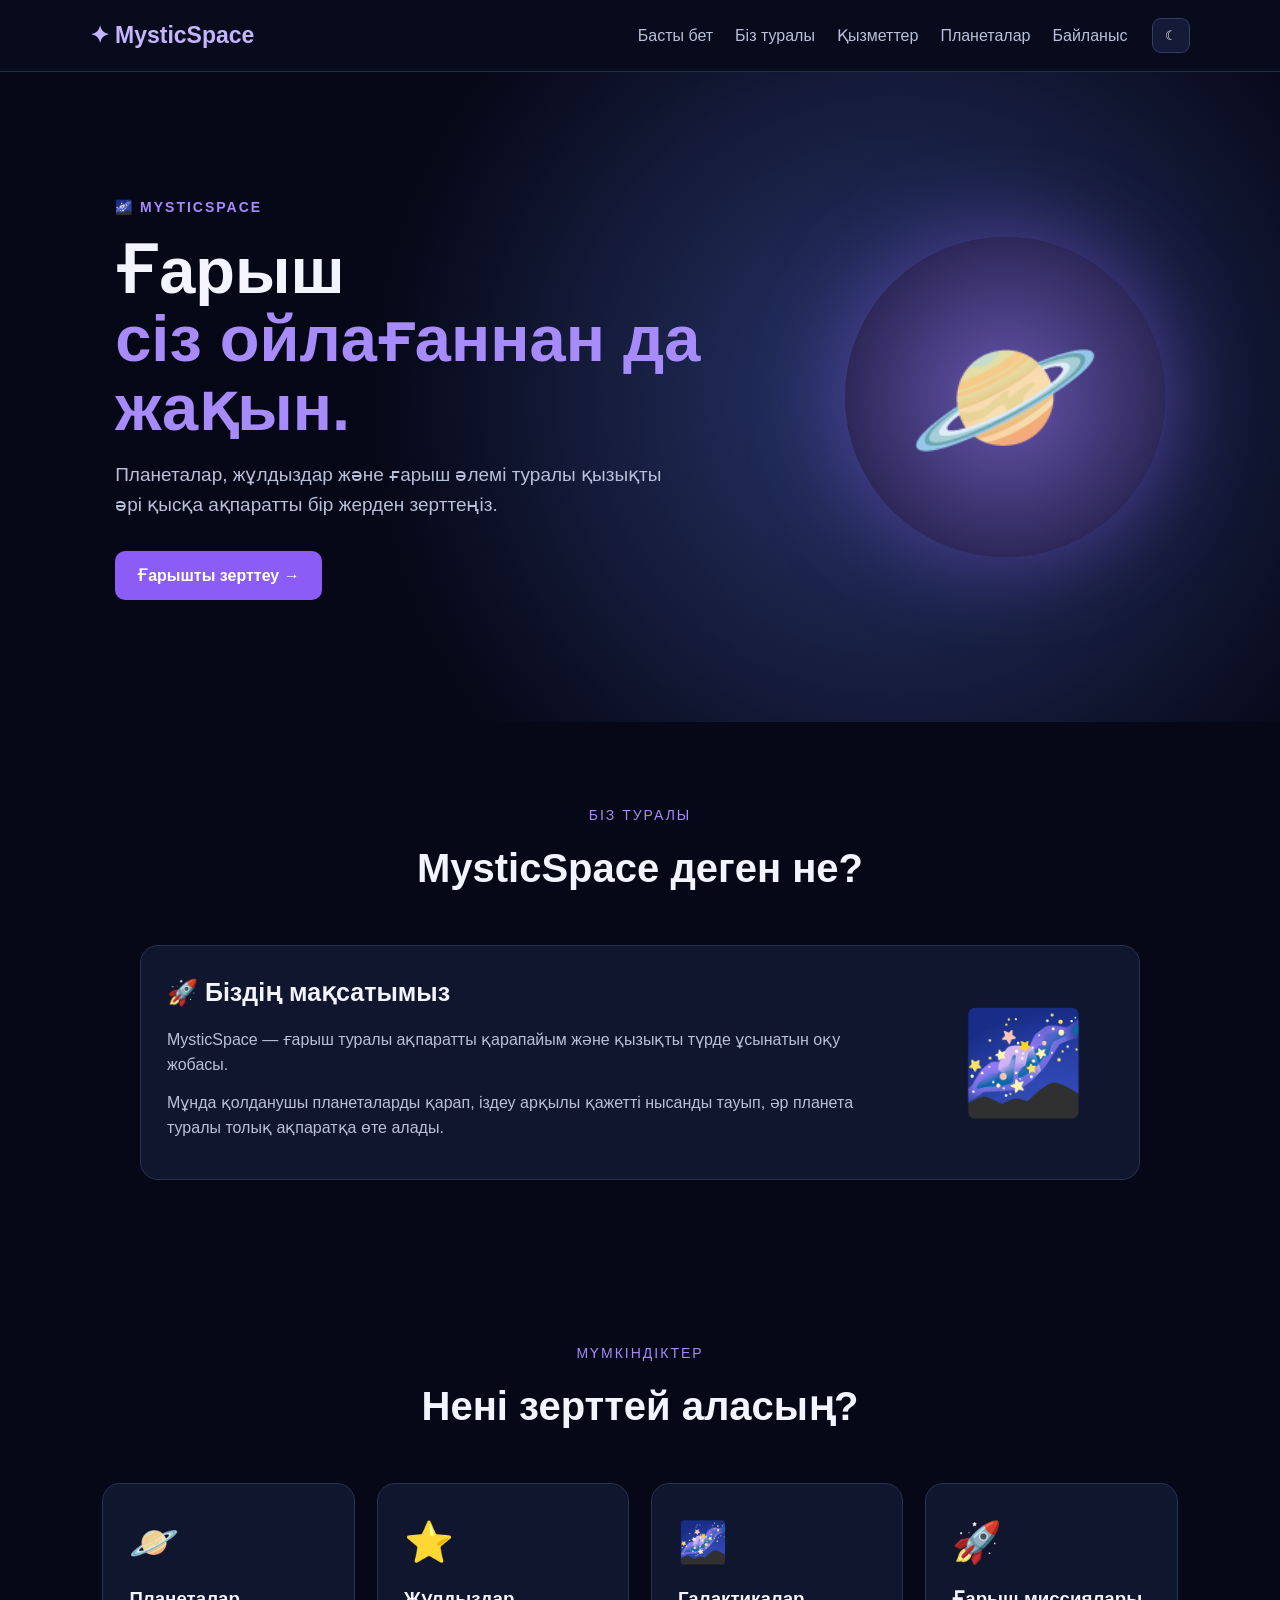
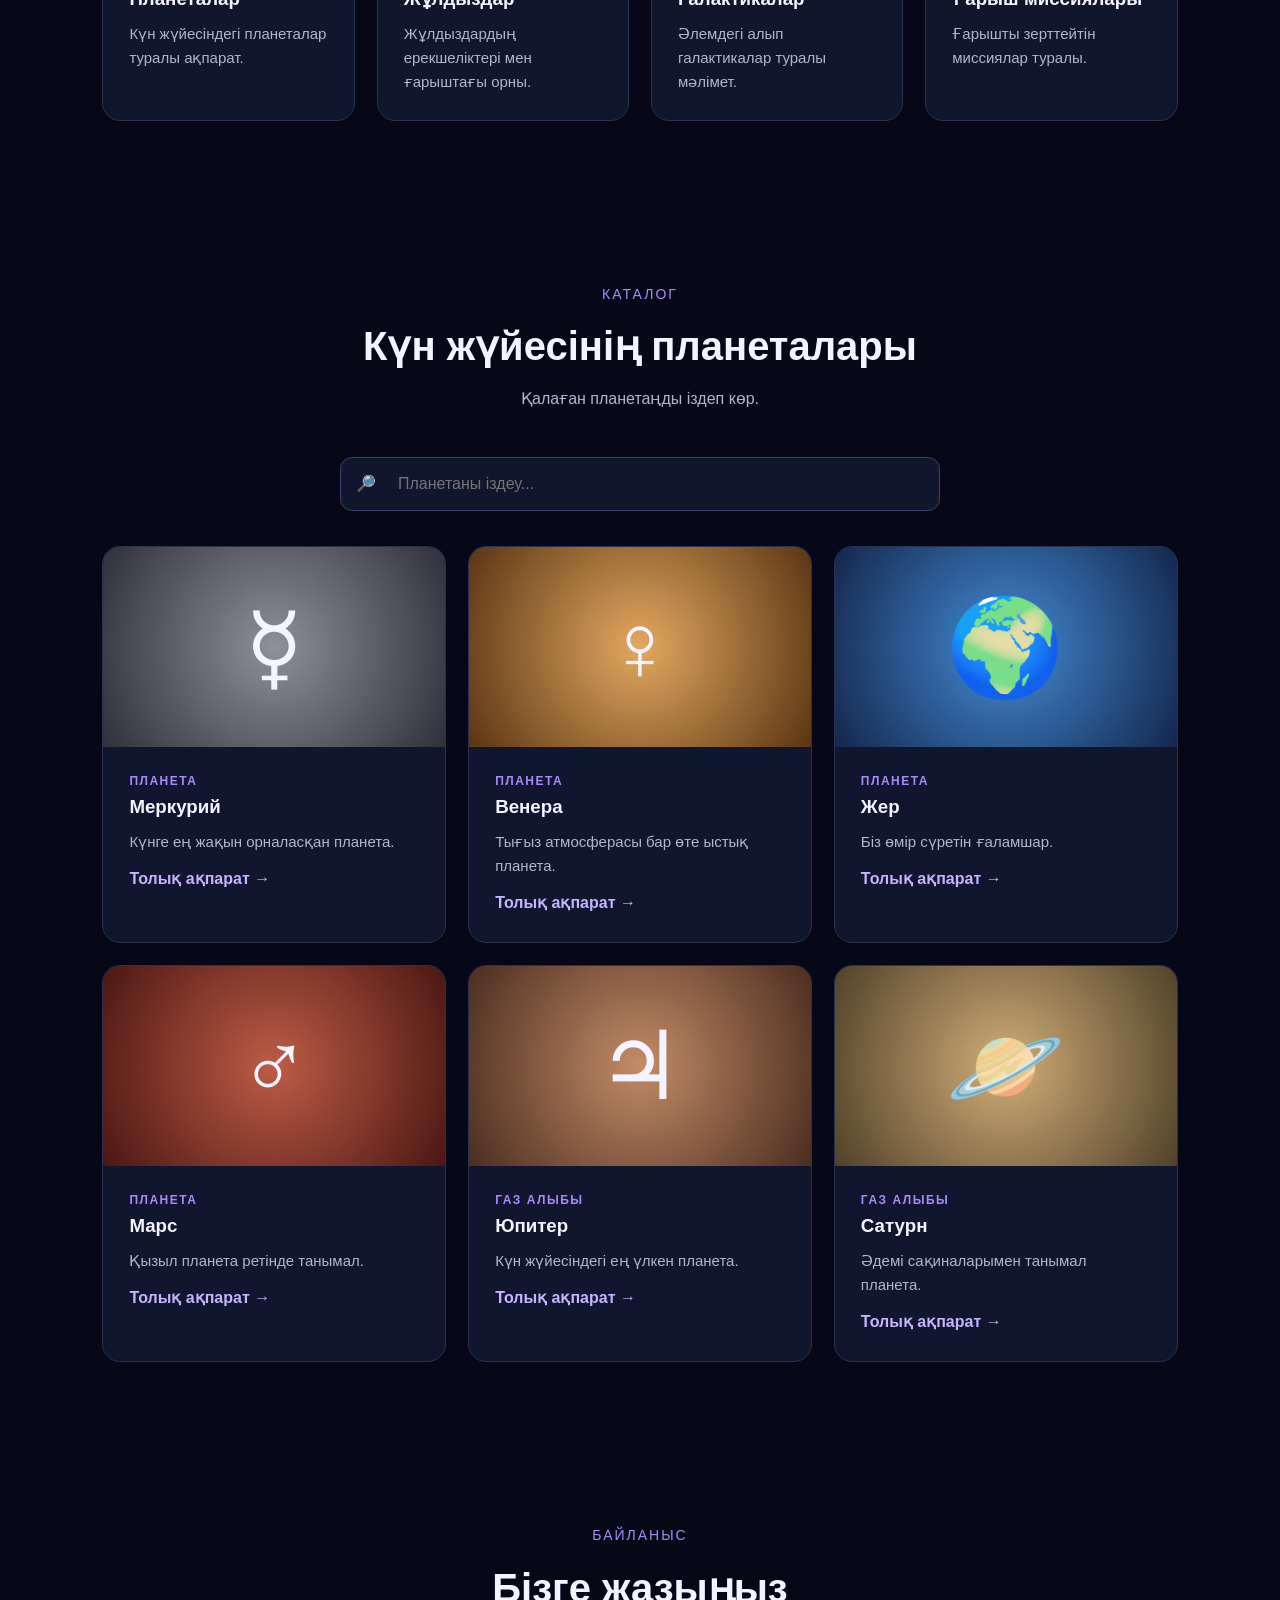
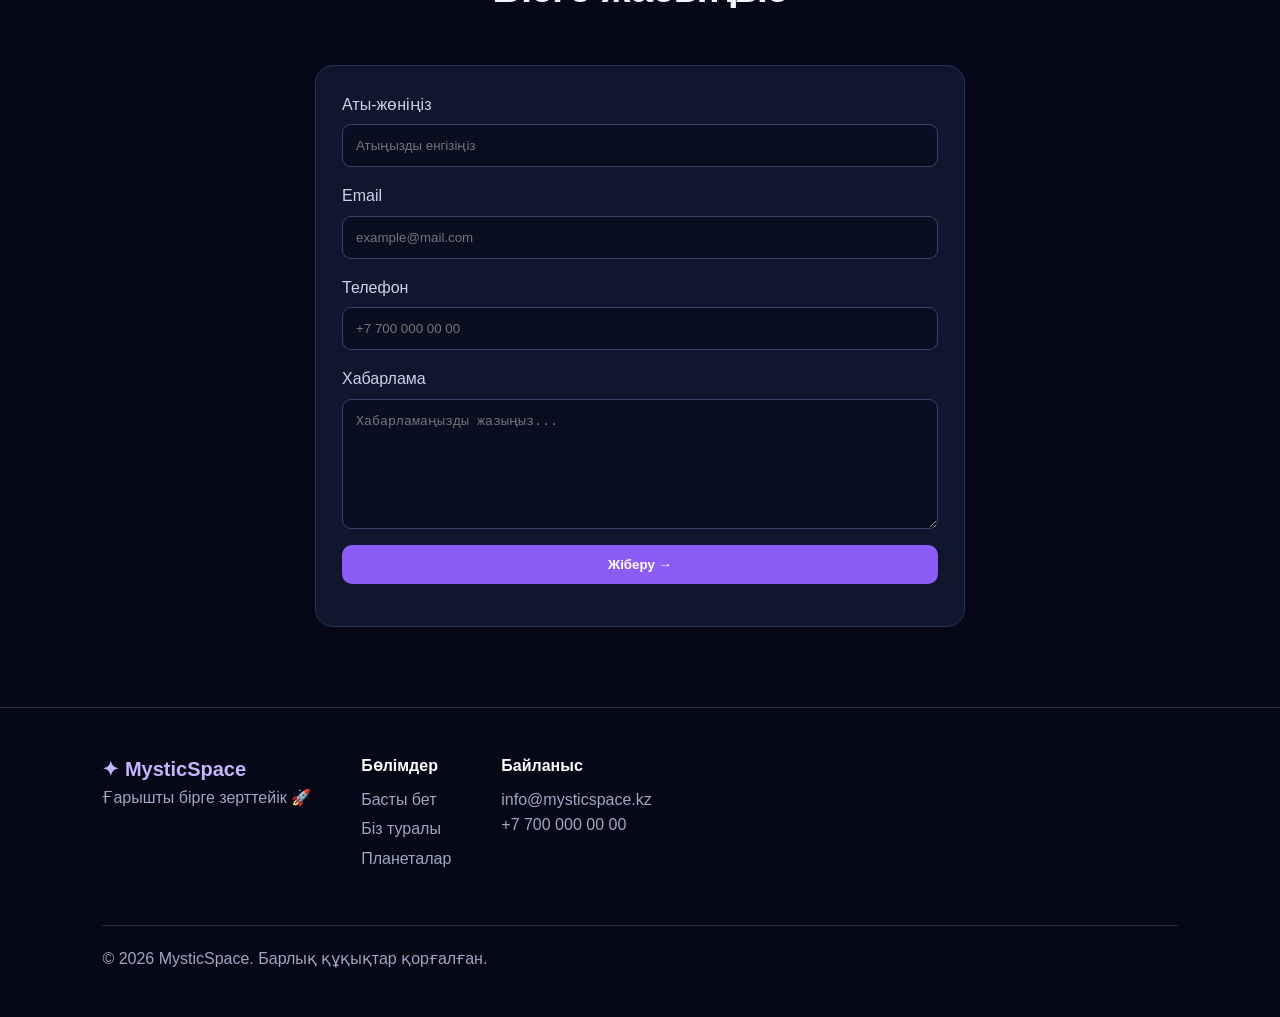
==== index.html @ 4075a0dd "Update index.html" ====
<!DOCTYPE html>
<html lang="kk">
<head>
    <meta charset="UTF-8">
    <meta name="viewport" content="width=device-width, initial-scale=1.0">
    <title>MysticSpace — Ғарыш әлемі</title>
    <link rel="stylesheet" href="style.css">
</head>

<body>

<header>
    <a href="index.html" class="logo">✦ MysticSpace</a>

    <button class="menu-btn" onclick="toggleMenu()">☰</button>

    <nav id="nav">
        <a href="#home">Басты бет</a>
        <a href="#about">Біз туралы</a>
        <a href="#services">Қызметтер</a>
        <a href="#catalog">Планеталар</a>
        <a href="#contact">Байланыс</a>
    </nav>

    <button class="theme-btn" onclick="toggleTheme()">☾</button>
</header>


<!-- HOME -->
<section id="home" class="hero">

    <div class="hero-text">

        <span class="small-title">🌌 MYSTICSPACE</span>

        <h1>
            Ғарыш
            <br>
            <b>сіз ойлағаннан да жақын.</b>
        </h1>

        <p>
            Планеталар, жұлдыздар және ғарыш әлемі туралы
            қызықты әрі қысқа ақпаратты бір жерден зерттеңіз.
        </p>

        <a href="#catalog" class="btn">
            Ғарышты зерттеу →
        </a>

    </div>

    <div class="planet-animation">
        🪐
    </div>

</section>


<!-- ABOUT -->
<section id="about" class="section">

    <div class="section-title">
        <span>БІЗ ТУРАЛЫ</span>
        <h2>MysticSpace деген не?</h2>
    </div>

    <div class="about-box">

        <div>
            <h3>🚀 Біздің мақсатымыз</h3>

            <p>
                MysticSpace — ғарыш туралы ақпаратты
                қарапайым және қызықты түрде ұсынатын
                оқу жобасы.
            </p>

            <p>
                Мұнда қолданушы планеталарды қарап,
                іздеу арқылы қажетті нысанды тауып,
                әр планета туралы толық ақпаратқа өте алады.
            </p>
        </div>

        <div class="about-icon">
            🌌
        </div>

    </div>

</section>


<!-- SERVICES -->
<section id="services" class="section">

    <div class="section-title">
        <span>МҮМКІНДІКТЕР</span>
        <h2>Нені зерттей аласың?</h2>
    </div>

    <div class="grid four">

        <article class="service-card">
            <div class="icon">🪐</div>
            <h3>Планеталар</h3>
            <p>
                Күн жүйесіндегі планеталар
                туралы ақпарат.
            </p>
        </article>

        <article class="service-card">
            <div class="icon">⭐</div>
            <h3>Жұлдыздар</h3>
            <p>
                Жұлдыздардың ерекшеліктері
                мен ғарыштағы орны.
            </p>
        </article>

        <article class="service-card">
            <div class="icon">🌌</div>
            <h3>Галактикалар</h3>
            <p>
                Әлемдегі алып галактикалар
                туралы мәлімет.
            </p>
        </article>

        <article class="service-card">
            <div class="icon">🚀</div>
            <h3>Ғарыш миссиялары</h3>
            <p>
                Ғарышты зерттейтін
                миссиялар туралы.
            </p>
        </article>

    </div>

</section>


<!-- CATALOG -->
<section id="catalog" class="section catalog-section">

    <div class="section-title">
        <span>КАТАЛОГ</span>
        <h2>Күн жүйесінің планеталары</h2>
        <p>
            Қалаған планетаңды іздеп көр.
        </p>
    </div>

    <div class="search-box">
        🔎
        <input
            type="text"
            id="search"
            placeholder="Планетаны іздеу..."
            oninput="searchPlanets()"
        >
    </div>


    <div id="cards" class="grid three">

        <!-- MERCURY -->
        <article class="planet-card" data-name="меркурий">

            <div class="planet-image mercury">
                ☿
            </div>

            <span class="tag">ПЛАНЕТА</span>

            <h3>Меркурий</h3>

            <p>
                Күнге ең жақын орналасқан
                планета.
            </p>

            <a href="product.html?id=1">
                Толық ақпарат →
            </a>

        </article>


        <!-- VENUS -->
        <article class="planet-card" data-name="венера">

            <div class="planet-image venus">
                ♀
            </div>

            <span class="tag">ПЛАНЕТА</span>

            <h3>Венера</h3>

            <p>
                Тығыз атмосферасы бар
                өте ыстық планета.
            </p>

            <a href="product.html?id=2">
                Толық ақпарат →
            </a>

        </article>


        <!-- EARTH -->
        <article class="planet-card" data-name="жер">

            <div class="planet-image earth">
                🌍
            </div>

            <span class="tag">ПЛАНЕТА</span>

            <h3>Жер</h3>

            <p>
                Біз өмір сүретін ғаламшар.
            </p>

            <a href="product.html?id=3">
                Толық ақпарат →
            </a>

        </article>


        <!-- MARS -->
        <article class="planet-card" data-name="марс">

            <div class="planet-image mars">
                ♂
            </div>

            <span class="tag">ПЛАНЕТА</span>

            <h3>Марс</h3>

            <p>
                Қызыл планета ретінде
                танымал.
            </p>

            <a href="product.html?id=4">
                Толық ақпарат →
            </a>

        </article>


        <!-- JUPITER -->
        <article class="planet-card" data-name="юпитер">

            <div class="planet-image jupiter">
                ♃
            </div>

            <span class="tag">ГАЗ АЛЫБЫ</span>

            <h3>Юпитер</h3>

            <p>
                Күн жүйесіндегі ең үлкен
                планета.
            </p>

            <a href="product.html?id=5">
                Толық ақпарат →
            </a>

        </article>


        <!-- SATURN -->
        <article class="planet-card" data-name="сатурн">

            <div class="planet-image saturn">
                🪐
            </div>

            <span class="tag">ГАЗ АЛЫБЫ</span>

            <h3>Сатурн</h3>

            <p>
                Әдемі сақиналарымен
                танымал планета.
            </p>

            <a href="product.html?id=6">
                Толық ақпарат →
            </a>

        </article>

    </div>

    <p id="noResult" class="no-result">
        Планета табылмады 😕
    </p>

</section>


<!-- CONTACT -->
<section id="contact" class="section">

    <div class="section-title">
        <span>БАЙЛАНЫС</span>
        <h2>Бізге жазыңыз</h2>
    </div>


    <form id="contactForm" onsubmit="sendForm(event)">

        <label>
            Аты-жөніңіз

            <input
                type="text"
                id="name"
                placeholder="Атыңызды енгізіңіз"
                required
            >
        </label>


        <label>
            Email

            <input
                type="email"
                id="email"
                placeholder="example@mail.com"
                required
            >
        </label>


        <label>
            Телефон

            <input
                type="tel"
                id="phone"
                placeholder="+7 700 000 00 00"
                required
            >
        </label>


        <label>
            Хабарлама

            <textarea
                id="message"
                placeholder="Хабарламаңызды жазыңыз..."
                required
            ></textarea>

        </label>


        <button class="btn" type="submit">
            Жіберу →
        </button>

        <p id="formMessage"></p>

    </form>

</section>


<!-- FOOTER -->
<footer>

    <div>
        <b>✦ MysticSpace</b>
        <p>
            Ғарышты бірге зерттейік 🚀
        </p>
    </div>

    <div>
        <h4>Бөлімдер</h4>
        <a href="#home">Басты бет</a>
        <a href="#about">Біз туралы</a>
        <a href="#catalog">Планеталар</a>
    </div>

    <div>
        <h4>Байланыс</h4>
        <p>info@mysticspace.kz</p>
        <p>+7 700 000 00 00</p>
    </div>

    <div class="copyright">
        © 2026 MysticSpace. Барлық құқықтар қорғалған.
    </div>

</footer>


<script src="script.js"></script>

</body>
</html>
---- style.css ----
* {
    margin: 0;
    padding: 0;
    box-sizing: border-box;
}


html {
    scroll-behavior: smooth;
}


body {
    font-family: Arial, sans-serif;
    background: #060817;
    color: #f3f4ff;
    line-height: 1.6;
}


body.light {
    background: #f4f5ff;
    color: #15162b;
}


a {
    text-decoration: none;
    color: inherit;
}


header {
    height: 72px;
    padding: 0 7%;

    display: flex;
    align-items: center;

    gap: 25px;

    border-bottom: 1px solid #252b4a;

    background: #080b1c;

    position: sticky;
    top: 0;

    z-index: 100;
}


.logo {
    font-size: 23px;
    font-weight: bold;

    color: #c4b5fd;

    white-space: nowrap;
}


nav {
    display: flex;

    gap: 22px;

    margin-left: auto;
}


nav a {
    color: #b8c0d9;

    transition: 0.3s;
}


nav a:hover {
    color: #a78bfa;
}


button {
    background: #151b36;

    color: white;

    border: 1px solid #343d68;

    border-radius: 9px;

    padding: 9px 12px;

    cursor: pointer;

    transition: 0.3s;
}


button:hover {
    transform: translateY(-2px);
}


.menu-btn {
    display: none;
}


.hero {
    min-height: 650px;

    padding: 80px 9%;

    display: flex;

    align-items: center;

    justify-content: space-between;

    gap: 60px;

    background:
        radial-gradient(
            circle at 70%,
            #29366c,
            #060817 55%
        );
}


.hero-text {
    max-width: 650px;
}


.small-title {
    color: #a78bfa;

    letter-spacing: 2px;

    font-size: 14px;

    font-weight: bold;
}


.hero h1 {
    font-size: 65px;

    line-height: 1.05;

    margin: 18px 0;
}


.hero h1 b {
    color: #a78bfa;
}


.hero p {
    color: #b8c0d9;

    font-size: 19px;

    max-width: 560px;

    margin-bottom: 30px;
}


.btn {
    display: inline-block;

    background: #8b5cf6;

    color: white;

    padding: 12px 22px;

    border-radius: 10px;

    font-weight: bold;

    border: none;

    transition: 0.3s;
}


.btn:hover {
    background: #7c3aed;

    transform: translateY(-3px);
}


.planet-animation {
    width: 320px;

    height: 320px;

    border-radius: 50%;

    display: grid;

    place-items: center;

    font-size: 155px;

    background:
        radial-gradient(
            circle,
            #6655ad,
            #171536
        );

    box-shadow:
        0 0 90px #51429b;

    animation: floatPlanet 4s ease-in-out infinite;
}


@keyframes floatPlanet {

    0% {
        transform: translateY(0);
    }

    50% {
        transform: translateY(-20px);
    }

    100% {
        transform: translateY(0);
    }

}


.section {
    padding: 80px 8%;
}


.section-title {
    text-align: center;

    margin-bottom: 45px;
}


.section-title span {
    color: #a78bfa;

    letter-spacing: 2px;

    font-size: 14px;
}


.section-title h2 {
    font-size: 40px;

    margin: 8px 0;
}


.section-title p {
    color: #aeb7d0;
}


.grid {
    display: grid;

    gap: 22px;
}


.three {
    grid-template-columns:
        repeat(3, 1fr);
}


.four {
    grid-template-columns:
        repeat(4, 1fr);
}


.service-card,
.planet-card,
.about-box,
form {
    background: #10162d;

    border: 1px solid #293252;

    border-radius: 18px;

    padding: 26px;

    transition: 0.3s;
}


.service-card:hover,
.planet-card:hover {
    transform: translateY(-8px);

    border-color: #8b5cf6;

    box-shadow:
        0 15px 40px
        rgba(139, 92, 246, 0.15);
}


.icon {
    font-size: 40px;

    margin-bottom: 10px;
}


.service-card h3,
.planet-card h3 {
    margin-bottom: 8px;
}


.service-card p,
.planet-card p {
    color: #aeb7d0;

    font-size: 15px;
}


.about-box {
    max-width: 1000px;

    margin: auto;

    display: flex;

    align-items: center;

    justify-content: space-between;

    gap: 40px;
}


.about-box h3 {
    font-size: 25px;

    margin-bottom: 15px;
}


.about-box p {
    color: #b8c0d9;

    margin-bottom: 12px;
}


.about-icon {
    font-size: 100px;

    min-width: 180px;

    text-align: center;
}


.search-box {
    max-width: 600px;

    margin: 0 auto 35px;

    display: flex;

    align-items: center;

    gap: 10px;

    background: #10162d;

    border: 1px solid #39436a;

    border-radius: 12px;

    padding: 5px 15px;
}


.search-box input {
    width: 100%;

    border: none;

    outline: none;

    background: transparent;

    color: white;

    padding: 12px;

    font-size: 16px;
}


.planet-card {
    overflow: hidden;
}


.planet-image {
    height: 200px;

    margin:
        -26px
        -26px
        20px;

    display: grid;

    place-items: center;

    font-size: 95px;
}


.mercury {
    background:
        radial-gradient(
            circle,
            #8f8f9c,
            #30303c
        );
}


.venus {
    background:
        radial-gradient(
            circle,
            #e4a85f,
            #593514
        );
}


.earth {
    background:
        radial-gradient(
            circle,
            #438bd4,
            #14274d
        );
}


.mars {
    background:
        radial-gradient(
            circle,
            #bd5c46,
            #4b1713
        );
}


.jupiter {
    background:
        radial-gradient(
            circle,
            #c28c67,
            #4b2d20
        );
}


.saturn {
    background:
        radial-gradient(
            circle,
            #d0ae78,
            #514129
        );
}


.tag {
    color: #a78bfa;

    font-size: 12px;

    letter-spacing: 1.5px;

    font-weight: bold;
}


.planet-card a {
    display: inline-block;

    color: #c4b5fd;

    margin-top: 12px;

    font-weight: bold;
}


.no-result {
    display: none;

    text-align: center;

    color: #aeb7d0;

    margin-top: 30px;
}


form {
    max-width: 650px;

    margin: auto;

    display: grid;

    gap: 16px;
}


label {
    display: grid;

    gap: 7px;

    color: #cbd2e5;
}


input,
textarea {
    padding: 13px;

    border-radius: 9px;

    border: 1px solid #39436a;

    background: #090e21;

    color: white;

    outline: none;
}


input:focus,
textarea:focus {
    border-color: #8b5cf6;
}


textarea {
    min-height: 130px;

    resize: vertical;
}


#formMessage {
    color: #a78bfa;

    font-weight: bold;
}


footer {
    padding: 45px 8%;

    border-top: 1px solid #252b4a;

    display: flex;

    gap: 50px;

    flex-wrap: wrap;

    color: #9da7c1;
}


footer b {
    color: #c4b5fd;

    font-size: 20px;
}


footer h4 {
    color: white;

    margin-bottom: 8px;
}


footer a {
    display: block;

    margin: 4px 0;
}


.copyright {
    width: 100%;

    padding-top: 20px;

    border-top: 1px solid #252b4a;
}


.detail-page {
    max-width: 1100px;

    margin: 80px auto;

    padding: 0 25px;

    display: grid;

    grid-template-columns: 1fr 1fr;

    gap: 60px;

    align-items: center;
}


.detail-planet {
    height: 400px;

    border-radius: 30px;

    display: grid;

    place-items: center;

    background:
        radial-gradient(
            circle,
            #5b4a9d,
            #171536
        );

    box-shadow:
        0 0 80px
        rgba(81, 66, 155, 0.5);
}


#planetSymbol {
    font-size: 160px;
}


.detail-content h1 {
    font-size: 58px;

    margin: 10px 0 15px;
}


.detail-content p {
    color: #b8c0d9;

    font-size: 18px;

    margin: 25px 0;
}


.detail-content h2 {
    margin-bottom: 10px;
}


.detail-content ul {
    margin-bottom: 30px;

    padding-left: 25px;

    color: #cbd2e5;
}


@media (max-width: 900px) {

    nav {
        gap: 12px;
    }

    .hero h1 {
        font-size: 52px;
    }

    .three {
        grid-template-columns: 1fr 1fr;
    }

    .four {
        grid-template-columns: 1fr 1fr;
    }

}


@media (max-width: 700px) {

    header {
        padding: 0 5%;
    }


    .menu-btn {
        display: block;

        margin-left: auto;
    }


    nav {
        display: none;

        position: absolute;

        top: 72px;

        left: 0;

        width: 100%;

        padding: 20px;

        background: #080b1c;

        flex-direction: column;

        text-align: center;
    }


    nav.open {
        display: flex;
    }


    .theme-btn {
        display: none;
    }


    .hero {
        flex-direction: column;

        text-align: center;

        padding: 70px 6%;
    }


    .hero h1 {
        font-size: 43px;
    }


    .hero p {
        font-size: 16px;
    }


    .planet-animation {
        width: 230px;

        height: 230px;

        font-size: 110px;
    }


    .section {
        padding: 60px 6%;
    }


    .section-title h2 {
        font-size: 32px;
    }


    .three,
    .four {
        grid-template-columns: 1fr;
    }


    .about-box {
        flex-direction: column;
    }


    .detail-page {
        grid-template-columns: 1fr;

        margin: 40px auto;
    }


    .detail-planet {
        height: 280px;
    }


    #planetSymbol {
        font-size: 120px;
    }


    .detail-content h1 {
        font-size: 42px;
    }

}
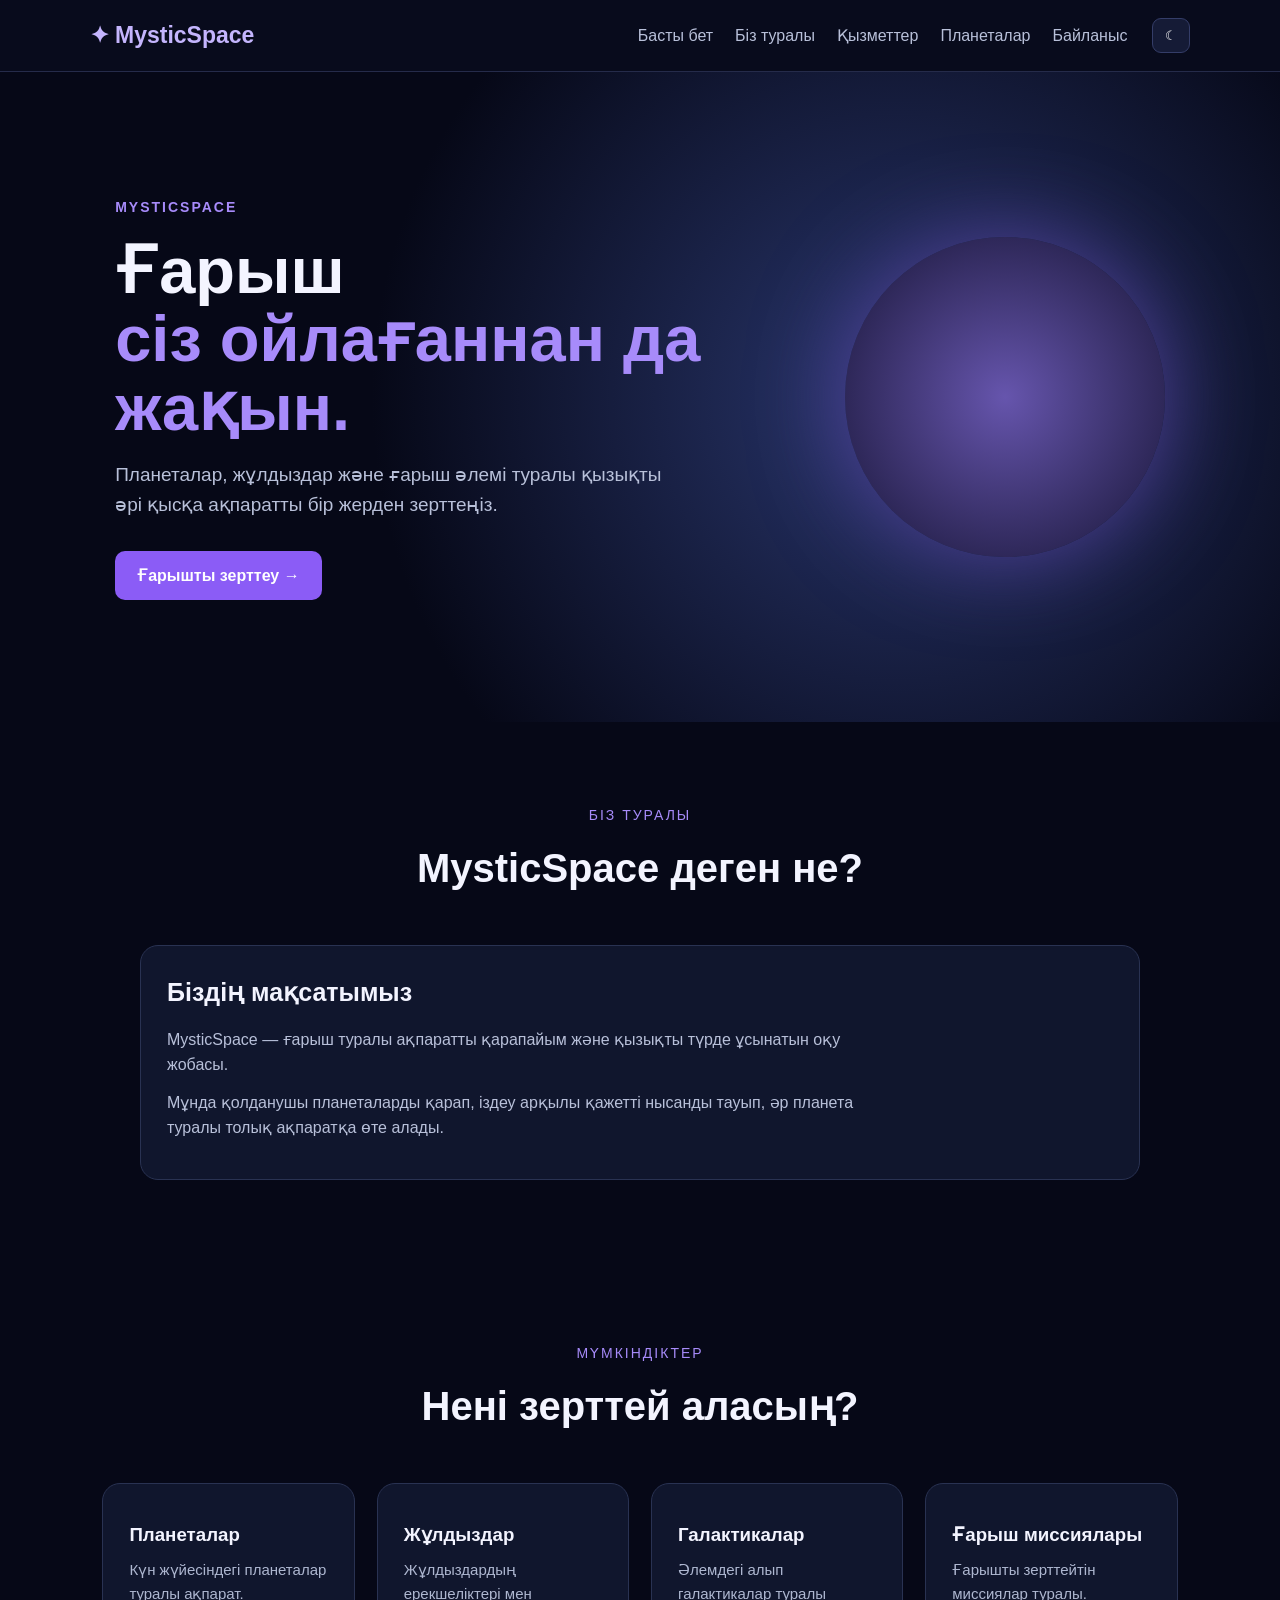
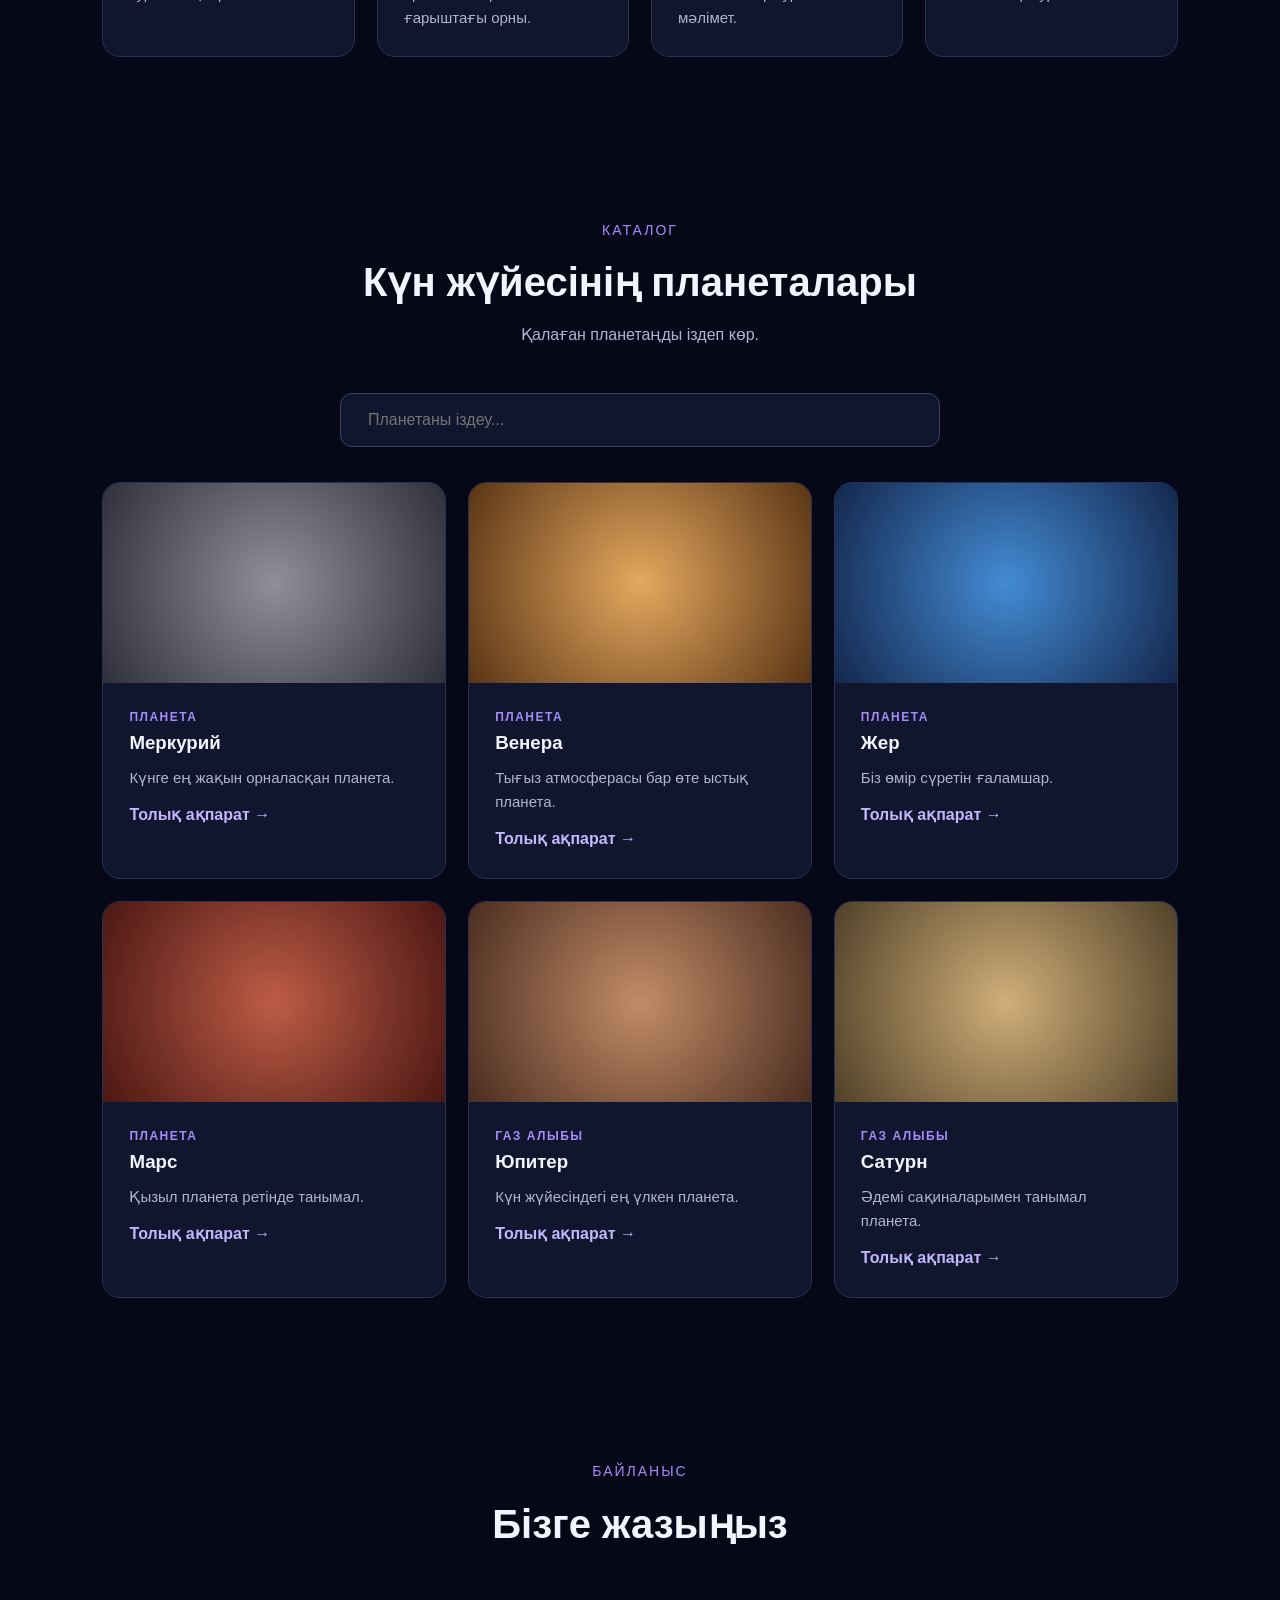
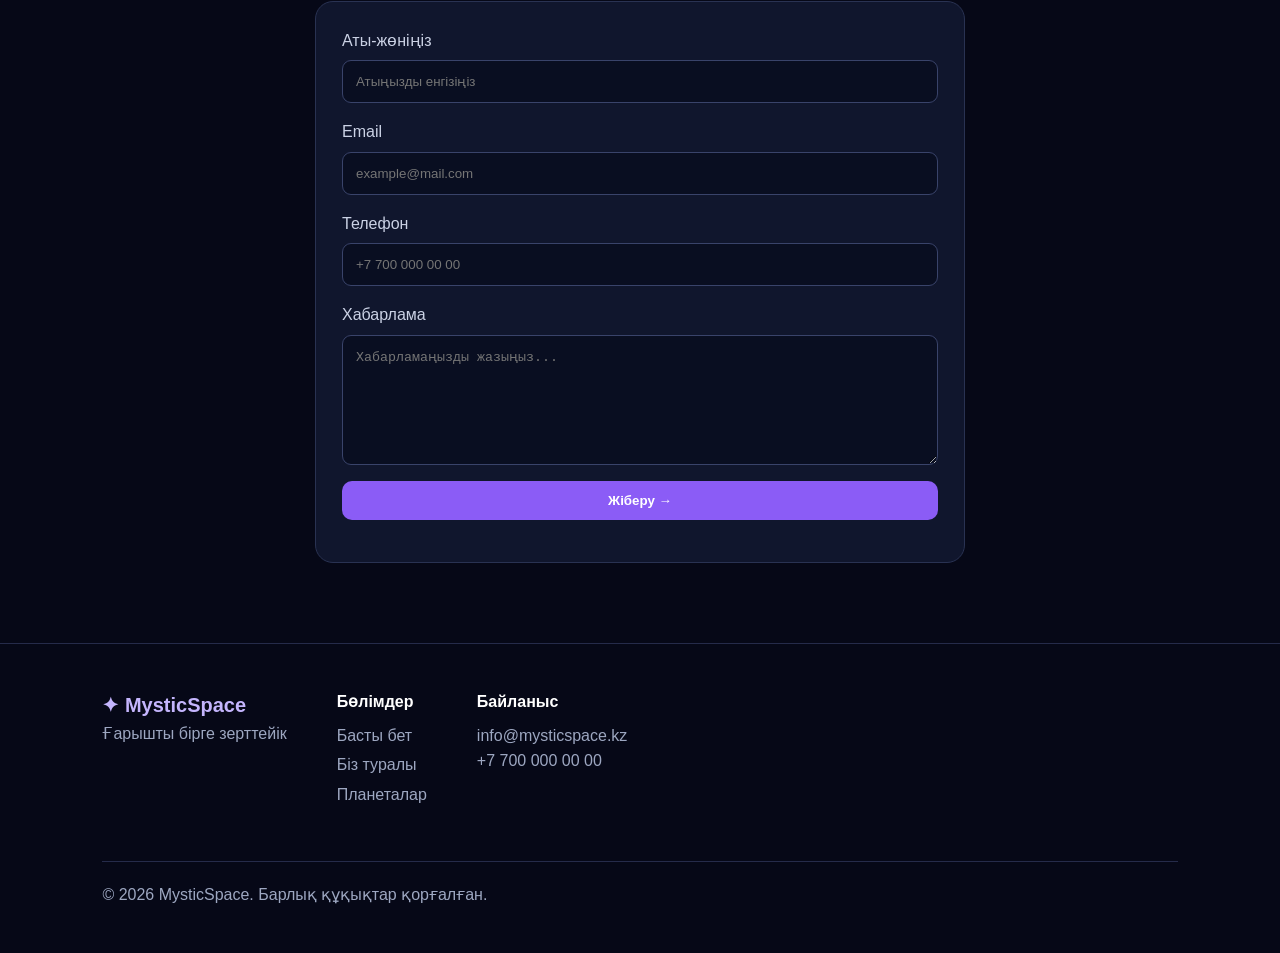
==== commit 3f2f484d: "Update index.html" ====
--- a/index.html
+++ b/index.html
@@ -31,7 +31,7 @@
 
     <div class="hero-text">
 
-        <span class="small-title">🌌 MYSTICSPACE</span>
+        <span class="small-title"> MYSTICSPACE</span>
 
         <h1>
             Ғарыш
@@ -51,7 +51,7 @@
     </div>
 
     <div class="planet-animation">
-        🪐
+        
     </div>
 
 </section>
@@ -68,7 +68,7 @@
     <div class="about-box">
 
         <div>
-            <h3>🚀 Біздің мақсатымыз</h3>
+            <h3> Біздің мақсатымыз</h3>
 
             <p>
                 MysticSpace — ғарыш туралы ақпаратты
@@ -84,7 +84,7 @@
         </div>
 
         <div class="about-icon">
-            🌌
+            
         </div>
 
     </div>
@@ -103,7 +103,7 @@
     <div class="grid four">
 
         <article class="service-card">
-            <div class="icon">🪐</div>
+            <div class="icon"></div>
             <h3>Планеталар</h3>
             <p>
                 Күн жүйесіндегі планеталар
@@ -112,7 +112,7 @@
         </article>
 
         <article class="service-card">
-            <div class="icon">⭐</div>
+            <div class="icon"></div>
             <h3>Жұлдыздар</h3>
             <p>
                 Жұлдыздардың ерекшеліктері
@@ -121,7 +121,7 @@
         </article>
 
         <article class="service-card">
-            <div class="icon">🌌</div>
+            <div class="icon"></div>
             <h3>Галактикалар</h3>
             <p>
                 Әлемдегі алып галактикалар
@@ -130,7 +130,7 @@
         </article>
 
         <article class="service-card">
-            <div class="icon">🚀</div>
+            <div class="icon"></div>
             <h3>Ғарыш миссиялары</h3>
             <p>
                 Ғарышты зерттейтін
@@ -155,7 +155,7 @@
     </div>
 
     <div class="search-box">
-        🔎
+        
         <input
             type="text"
             id="search"
@@ -171,7 +171,7 @@
         <article class="planet-card" data-name="меркурий">
 
             <div class="planet-image mercury">
-                ☿
+                
             </div>
 
             <span class="tag">ПЛАНЕТА</span>
@@ -194,7 +194,7 @@
         <article class="planet-card" data-name="венера">
 
             <div class="planet-image venus">
-                ♀
+                
             </div>
 
             <span class="tag">ПЛАНЕТА</span>
@@ -217,7 +217,7 @@
         <article class="planet-card" data-name="жер">
 
             <div class="planet-image earth">
-                🌍
+                
             </div>
 
             <span class="tag">ПЛАНЕТА</span>
@@ -239,7 +239,7 @@
         <article class="planet-card" data-name="марс">
 
             <div class="planet-image mars">
-                ♂
+                
             </div>
 
             <span class="tag">ПЛАНЕТА</span>
@@ -262,7 +262,7 @@
         <article class="planet-card" data-name="юпитер">
 
             <div class="planet-image jupiter">
-                ♃
+                
             </div>
 
             <span class="tag">ГАЗ АЛЫБЫ</span>
@@ -285,7 +285,7 @@
         <article class="planet-card" data-name="сатурн">
 
             <div class="planet-image saturn">
-                🪐
+                
             </div>
 
             <span class="tag">ГАЗ АЛЫБЫ</span>
@@ -306,7 +306,7 @@
     </div>
 
     <p id="noResult" class="no-result">
-        Планета табылмады 😕
+        Планета табылмады 
     </p>
 
 </section>
@@ -388,7 +388,7 @@
     <div>
         <b>✦ MysticSpace</b>
         <p>
-            Ғарышты бірге зерттейік 🚀
+            Ғарышты бірге зерттейік 
         </p>
     </div>
 
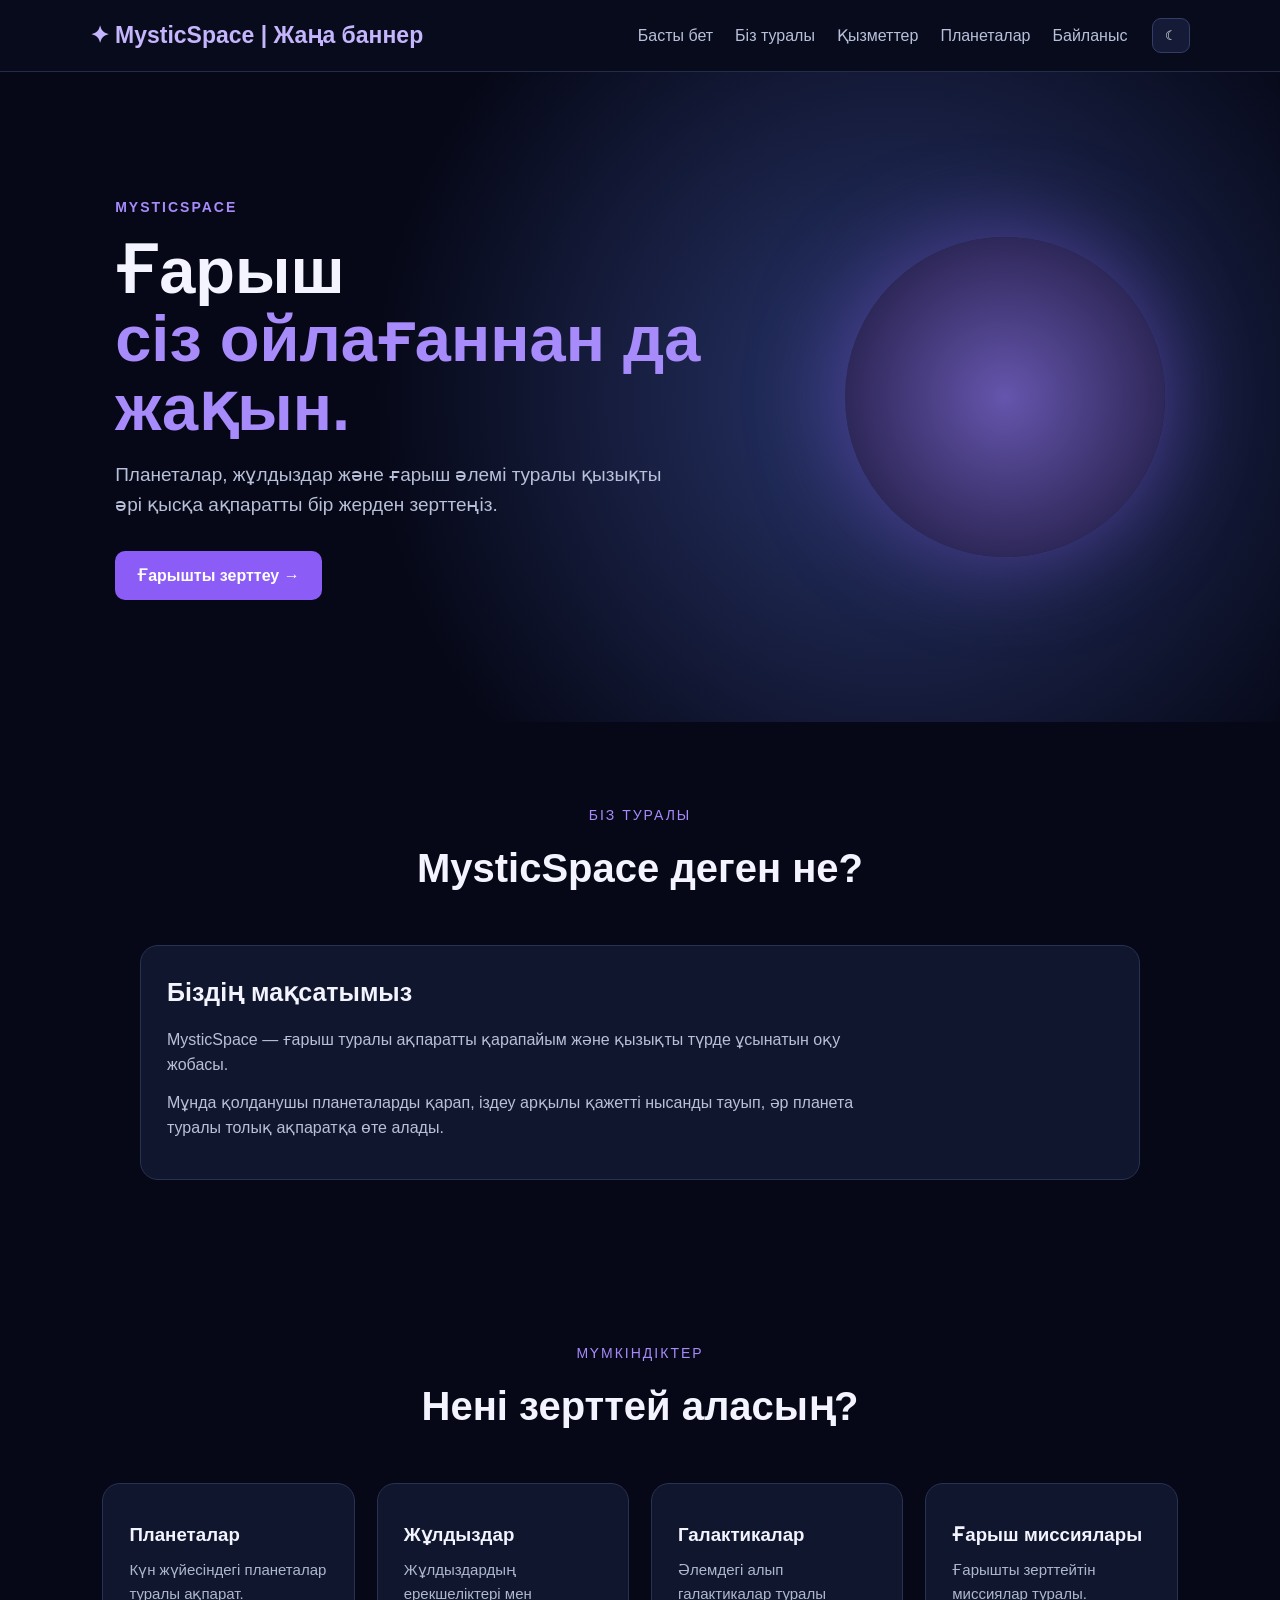
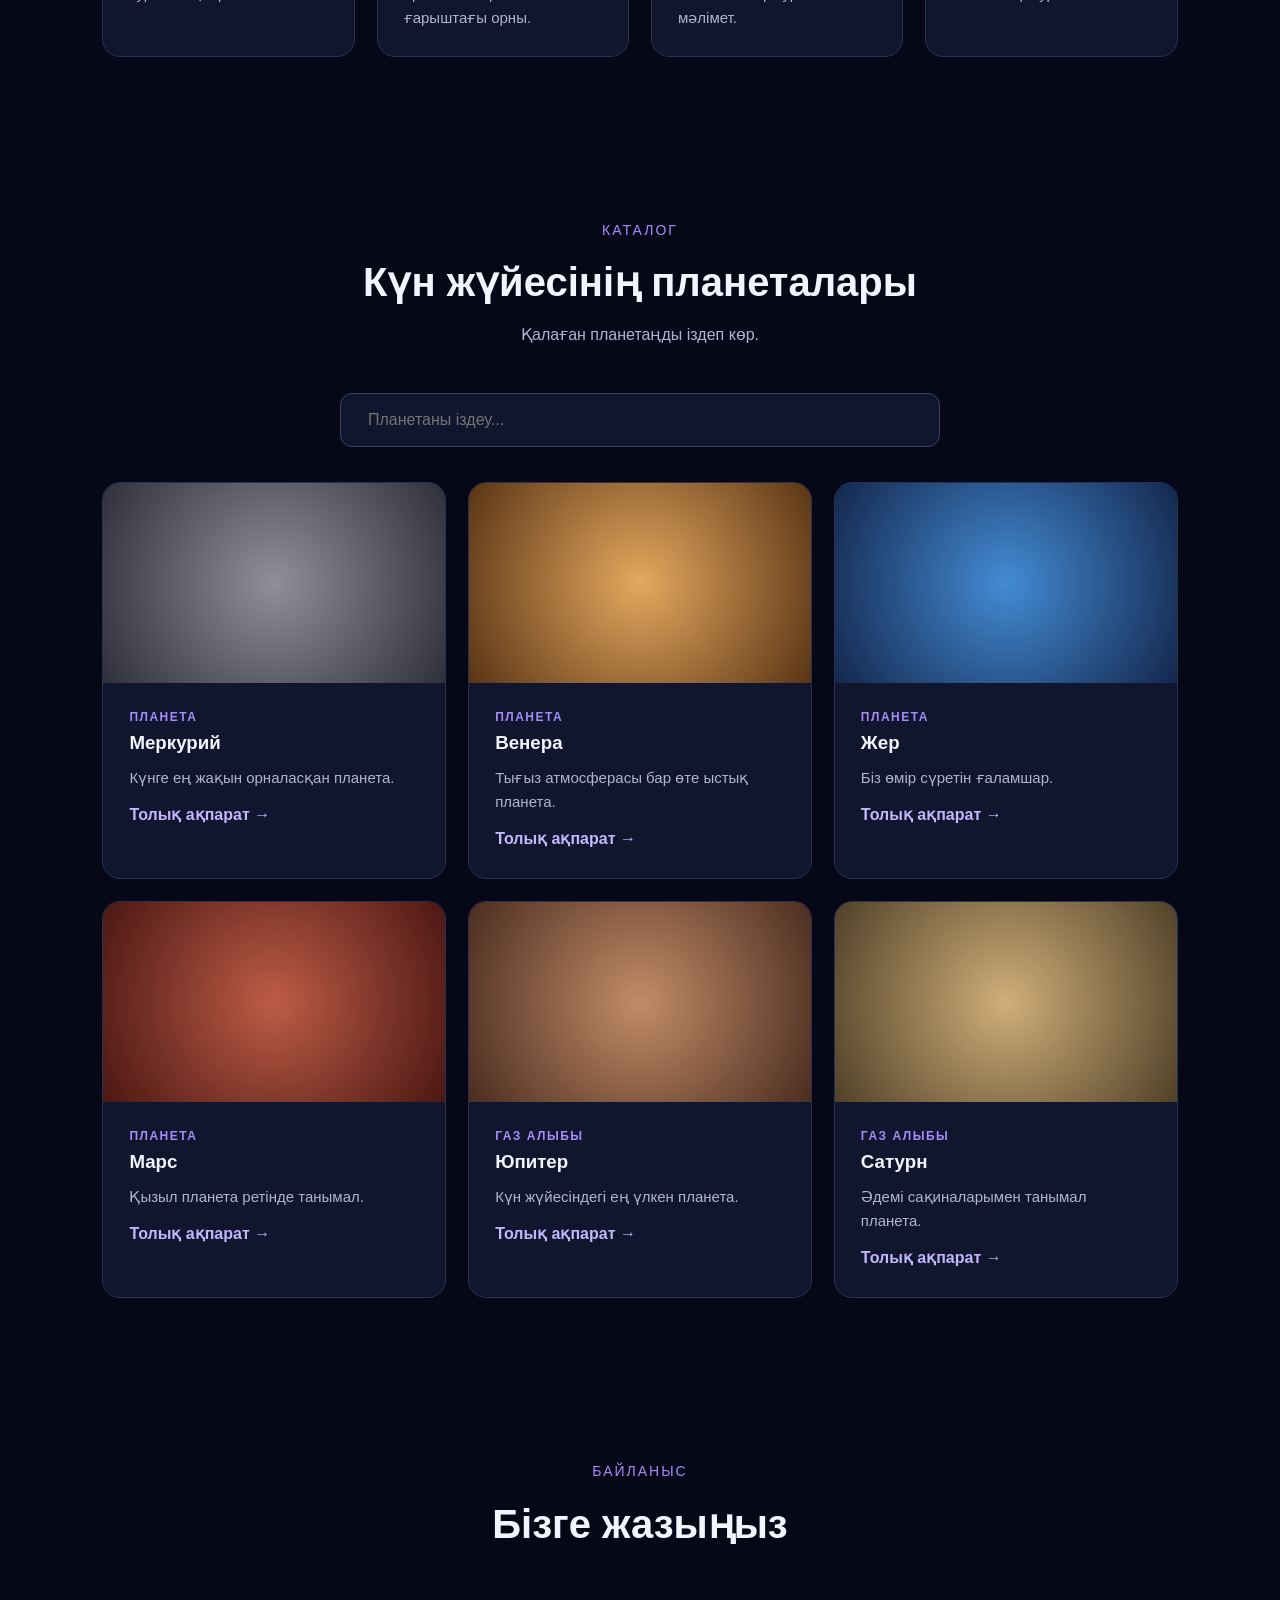
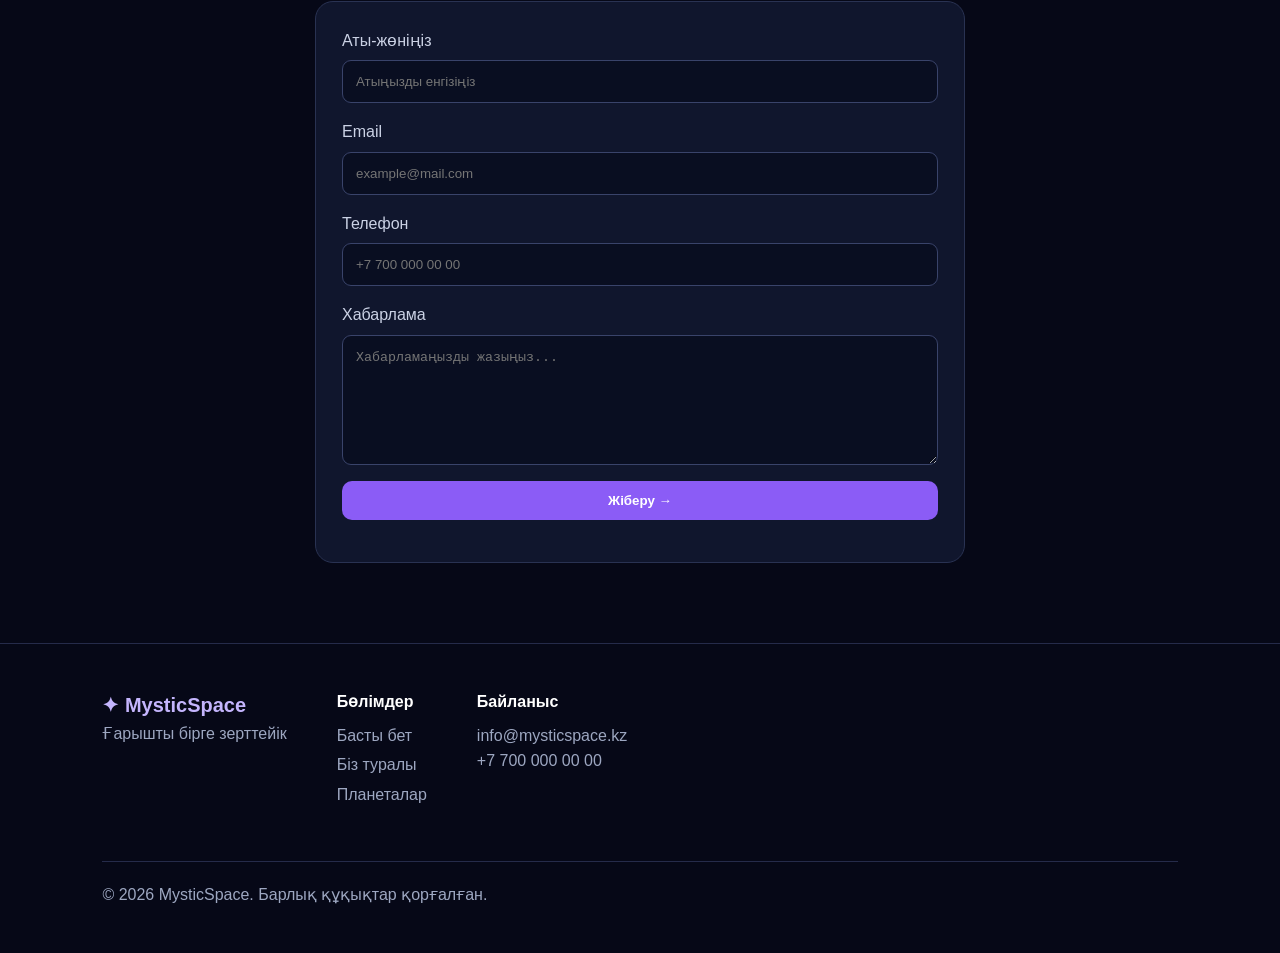
==== commit 4512a996: "Add banner to header" ====
--- a/index.html
+++ b/index.html
@@ -10,9 +10,18 @@
 <body>
 
 <header>
-    <a href="index.html" class="logo">✦ MysticSpace</a>
-
-    <button class="menu-btn" onclick="toggleMenu()">☰</button>
+    <a href="index.html" class="logo">✦ MysticSpace | Жаңа баннер</a>
+
+  <button
+    class="menu-btn"
+    type="button"
+    aria-label="Мәзірді ашу"
+    aria-controls="nav"
+    aria-expanded="false"
+    onclick="toggleMenu()"
+>
+    ☰
+</button>
 
     <nav id="nav">
         <a href="#home">Басты бет</a>
@@ -264,10 +273,9 @@
             <div class="planet-image jupiter">
                 
             </div>
-
-            <span class="tag">ГАЗ АЛЫБЫ</span>
-
-            <h3>Юпитер</h3>
+<span class="tag">ГАЗ АЛЫБЫ</span>
+</span>
+<h3>Юпитер</h3>
 
             <p>
                 Күн жүйесіндегі ең үлкен
--- a/style.css
+++ b/style.css
@@ -1,846 +1,678 @@
+
 * {
     margin: 0;
     padding: 0;
     box-sizing: border-box;
 }
 
-
 html {
     scroll-behavior: smooth;
 }
-
 
 body {
     font-family: Arial, sans-serif;
     background: #060817;
     color: #f3f4ff;
     line-height: 1.6;
-}
-
+    overflow-wrap: break-word;
+}
 
 body.light {
     background: #f4f5ff;
     color: #15162b;
 }
 
-
 a {
     text-decoration: none;
     color: inherit;
 }
 
+img {
+    max-width: 100%;
+    height: auto;
+}
 
 header {
-    height: 72px;
+    min-height: 72px;
     padding: 0 7%;
-
     display: flex;
     align-items: center;
-
     gap: 25px;
-
     border-bottom: 1px solid #252b4a;
-
     background: #080b1c;
-
     position: sticky;
     top: 0;
-
     z-index: 100;
 }
-
 
 .logo {
     font-size: 23px;
     font-weight: bold;
-
     color: #c4b5fd;
-
     white-space: nowrap;
 }
-
 
 nav {
     display: flex;
-
     gap: 22px;
-
     margin-left: auto;
 }
-
 
 nav a {
     color: #b8c0d9;
-
-    transition: 0.3s;
-}
-
+    transition: color 0.3s;
+}
 
 nav a:hover {
     color: #a78bfa;
 }
 
-
 button {
     background: #151b36;
-
     color: white;
-
     border: 1px solid #343d68;
-
     border-radius: 9px;
-
     padding: 9px 12px;
-
     cursor: pointer;
-
-    transition: 0.3s;
-}
-
+    transition: transform 0.3s, background 0.3s;
+}
 
 button:hover {
     transform: translateY(-2px);
 }
 
+button:focus-visible,
+a:focus-visible,
+input:focus-visible,
+textarea:focus-visible {
+    outline: 2px solid #c4b5fd;
+    outline-offset: 3px;
+}
 
 .menu-btn {
     display: none;
 }
 
-
 .hero {
     min-height: 650px;
-
     padding: 80px 9%;
-
     display: flex;
-
     align-items: center;
-
     justify-content: space-between;
-
     gap: 60px;
-
-    background:
-        radial-gradient(
-            circle at 70%,
-            #29366c,
-            #060817 55%
-        );
-}
-
+    background: radial-gradient(
+        circle at 70%,
+        #29366c,
+        #060817 55%
+    );
+}
 
 .hero-text {
     max-width: 650px;
-}
-
+    min-width: 0;
+}
 
 .small-title {
     color: #a78bfa;
-
     letter-spacing: 2px;
-
     font-size: 14px;
-
     font-weight: bold;
 }
-
 
 .hero h1 {
     font-size: 65px;
-
     line-height: 1.05;
-
     margin: 18px 0;
 }
-
 
 .hero h1 b {
     color: #a78bfa;
 }
 
-
 .hero p {
     color: #b8c0d9;
-
     font-size: 19px;
-
     max-width: 560px;
-
     margin-bottom: 30px;
 }
-
 
 .btn {
     display: inline-block;
-
     background: #8b5cf6;
-
     color: white;
-
     padding: 12px 22px;
-
     border-radius: 10px;
-
     font-weight: bold;
-
     border: none;
-
-    transition: 0.3s;
-}
-
+    transition: transform 0.3s, background 0.3s;
+}
 
 .btn:hover {
     background: #7c3aed;
-
     transform: translateY(-3px);
 }
-
 
 .planet-animation {
     width: 320px;
-
     height: 320px;
-
+    flex-shrink: 0;
     border-radius: 50%;
-
     display: grid;
-
     place-items: center;
-
     font-size: 155px;
-
-    background:
-        radial-gradient(
-            circle,
-            #6655ad,
-            #171536
-        );
-
-    box-shadow:
-        0 0 90px #51429b;
-
+    background: radial-gradient(
+        circle,
+        #6655ad,
+        #171536
+    );
+    box-shadow: 0 0 90px #51429b;
     animation: floatPlanet 4s ease-in-out infinite;
 }
 
-
 @keyframes floatPlanet {
-
-    0% {
+    0%, 100% {
         transform: translateY(0);
     }
 
     50% {
         transform: translateY(-20px);
     }
-
-    100% {
-        transform: translateY(0);
-    }
-
-}
-
+}
 
 .section {
     padding: 80px 8%;
 }
 
-
 .section-title {
     text-align: center;
-
     margin-bottom: 45px;
 }
-
 
 .section-title span {
     color: #a78bfa;
-
     letter-spacing: 2px;
-
     font-size: 14px;
 }
-
 
 .section-title h2 {
     font-size: 40px;
-
     margin: 8px 0;
 }
-
 
 .section-title p {
     color: #aeb7d0;
 }
 
-
 .grid {
     display: grid;
-
     gap: 22px;
 }
 
-
 .three {
-    grid-template-columns:
-        repeat(3, 1fr);
-}
-
+    grid-template-columns: repeat(3, minmax(0, 1fr));
+}
 
 .four {
-    grid-template-columns:
-        repeat(4, 1fr);
-}
-
+    grid-template-columns: repeat(4, minmax(0, 1fr));
+}
 
 .service-card,
 .planet-card,
 .about-box,
 form {
+    min-width: 0;
     background: #10162d;
-
     border: 1px solid #293252;
-
     border-radius: 18px;
-
     padding: 26px;
-
-    transition: 0.3s;
-}
-
+    transition: transform 0.3s, border-color 0.3s, box-shadow 0.3s;
+}
 
 .service-card:hover,
 .planet-card:hover {
     transform: translateY(-8px);
-
     border-color: #8b5cf6;
-
-    box-shadow:
-        0 15px 40px
-        rgba(139, 92, 246, 0.15);
-}
-
+    box-shadow: 0 15px 40px rgba(139, 92, 246, 0.15);
+}
 
 .icon {
     font-size: 40px;
-
     margin-bottom: 10px;
 }
-
 
 .service-card h3,
 .planet-card h3 {
     margin-bottom: 8px;
 }
 
-
 .service-card p,
 .planet-card p {
     color: #aeb7d0;
-
     font-size: 15px;
 }
-
 
 .about-box {
     max-width: 1000px;
-
     margin: auto;
-
     display: flex;
-
     align-items: center;
-
     justify-content: space-between;
-
     gap: 40px;
 }
-
 
 .about-box h3 {
     font-size: 25px;
-
     margin-bottom: 15px;
 }
-
 
 .about-box p {
     color: #b8c0d9;
-
     margin-bottom: 12px;
 }
-
 
 .about-icon {
     font-size: 100px;
-
     min-width: 180px;
-
     text-align: center;
 }
-
 
 .search-box {
     max-width: 600px;
-
+    width: 100%;
+    min-width: 0;
     margin: 0 auto 35px;
-
     display: flex;
-
     align-items: center;
-
     gap: 10px;
-
     background: #10162d;
-
     border: 1px solid #39436a;
-
     border-radius: 12px;
-
     padding: 5px 15px;
 }
-
 
 .search-box input {
     width: 100%;
-
+    min-width: 0;
     border: none;
-
     outline: none;
-
     background: transparent;
-
     color: white;
-
     padding: 12px;
-
     font-size: 16px;
 }
-
 
 .planet-card {
     overflow: hidden;
 }
 
-
 .planet-image {
     height: 200px;
-
-    margin:
-        -26px
-        -26px
-        20px;
-
+    margin: -26px -26px 20px;
     display: grid;
-
     place-items: center;
-
     font-size: 95px;
 }
 
-
 .mercury {
-    background:
-        radial-gradient(
-            circle,
-            #8f8f9c,
-            #30303c
-        );
-}
-
+    background: radial-gradient(circle, #8f8f9c, #30303c);
+}
 
 .venus {
-    background:
-        radial-gradient(
-            circle,
-            #e4a85f,
-            #593514
-        );
-}
-
+    background: radial-gradient(circle, #e4a85f, #593514);
+}
 
 .earth {
-    background:
-        radial-gradient(
-            circle,
-            #438bd4,
-            #14274d
-        );
-}
-
+    background: radial-gradient(circle, #438bd4, #14274d);
+}
 
 .mars {
-    background:
-        radial-gradient(
-            circle,
-            #bd5c46,
-            #4b1713
-        );
-}
-
+    background: radial-gradient(circle, #bd5c46, #4b1713);
+}
 
 .jupiter {
-    background:
-        radial-gradient(
-            circle,
-            #c28c67,
-            #4b2d20
-        );
-}
-
+    background: radial-gradient(circle, #c28c67, #4b2d20);
+}
 
 .saturn {
-    background:
-        radial-gradient(
-            circle,
-            #d0ae78,
-            #514129
-        );
-}
-
+    background: radial-gradient(circle, #d0ae78, #514129);
+}
 
 .tag {
     color: #a78bfa;
-
     font-size: 12px;
-
     letter-spacing: 1.5px;
-
     font-weight: bold;
 }
-
 
 .planet-card a {
     display: inline-block;
-
     color: #c4b5fd;
-
     margin-top: 12px;
-
     font-weight: bold;
 }
-
 
 .no-result {
     display: none;
-
     text-align: center;
-
     color: #aeb7d0;
-
     margin-top: 30px;
 }
-
 
 form {
     max-width: 650px;
-
+    width: 100%;
     margin: auto;
-
     display: grid;
-
     gap: 16px;
 }
-
 
 label {
     display: grid;
-
     gap: 7px;
-
     color: #cbd2e5;
 }
-
 
 input,
 textarea {
+    width: 100%;
+    min-width: 0;
     padding: 13px;
-
     border-radius: 9px;
-
     border: 1px solid #39436a;
-
     background: #090e21;
-
     color: white;
-
     outline: none;
 }
-
 
 input:focus,
 textarea:focus {
     border-color: #8b5cf6;
 }
 
-
 textarea {
     min-height: 130px;
-
     resize: vertical;
 }
-
 
 #formMessage {
     color: #a78bfa;
-
     font-weight: bold;
 }
-
 
 footer {
     padding: 45px 8%;
-
     border-top: 1px solid #252b4a;
-
     display: flex;
-
     gap: 50px;
-
     flex-wrap: wrap;
-
     color: #9da7c1;
 }
-
 
 footer b {
     color: #c4b5fd;
-
     font-size: 20px;
 }
-
 
 footer h4 {
     color: white;
-
     margin-bottom: 8px;
 }
-
 
 footer a {
     display: block;
-
     margin: 4px 0;
 }
-
 
 .copyright {
     width: 100%;
-
     padding-top: 20px;
-
     border-top: 1px solid #252b4a;
 }
-
 
 .detail-page {
     max-width: 1100px;
-
     margin: 80px auto;
-
     padding: 0 25px;
-
     display: grid;
-
-    grid-template-columns: 1fr 1fr;
-
+    grid-template-columns: repeat(2, minmax(0, 1fr));
     gap: 60px;
-
     align-items: center;
 }
 
-
 .detail-planet {
+    min-width: 0;
     height: 400px;
-
     border-radius: 30px;
-
     display: grid;
-
     place-items: center;
-
-    background:
-        radial-gradient(
-            circle,
-            #5b4a9d,
-            #171536
-        );
-
-    box-shadow:
-        0 0 80px
-        rgba(81, 66, 155, 0.5);
-}
-
+    background: radial-gradient(
+        circle,
+        #5b4a9d,
+        #171536
+    );
+    box-shadow: 0 0 80px rgba(81, 66, 155, 0.5);
+}
 
 #planetSymbol {
     font-size: 160px;
 }
 
+.detail-content {
+    min-width: 0;
+}
 
 .detail-content h1 {
     font-size: 58px;
-
     margin: 10px 0 15px;
 }
-
 
 .detail-content p {
     color: #b8c0d9;
-
     font-size: 18px;
-
     margin: 25px 0;
 }
-
 
 .detail-content h2 {
     margin-bottom: 10px;
 }
 
-
 .detail-content ul {
     margin-bottom: 30px;
-
     padding-left: 25px;
-
     color: #cbd2e5;
 }
 
-
+/* Планшеттерге арналған бейімдеу */
 @media (max-width: 900px) {
-
     nav {
         gap: 12px;
     }
 
+    .hero {
+        gap: 35px;
+    }
+
     .hero h1 {
         font-size: 52px;
     }
 
-    .three {
-        grid-template-columns: 1fr 1fr;
-    }
-
+    .planet-animation {
+        width: 260px;
+        height: 260px;
+        font-size: 125px;
+    }
+
+    .three,
     .four {
-        grid-template-columns: 1fr 1fr;
-    }
-
-}
-
-
+        grid-template-columns: repeat(2, minmax(0, 1fr));
+    }
+
+    .detail-page {
+        gap: 35px;
+    }
+
+    .detail-content h1 {
+        font-size: 46px;
+    }
+}
+
+/* Телефондарға арналған бейімдеу */
 @media (max-width: 700px) {
-
     header {
         padding: 0 5%;
     }
 
+    .logo {
+        font-size: 20px;
+    }
 
     .menu-btn {
         display: block;
-
         margin-left: auto;
-    }
-
+        flex-shrink: 0;
+    }
 
     nav {
         display: none;
-
         position: absolute;
-
         top: 72px;
-
         left: 0;
-
         width: 100%;
-
         padding: 20px;
-
         background: #080b1c;
-
         flex-direction: column;
-
         text-align: center;
-    }
-
+        margin-left: 0;
+        gap: 16px;
+    }
 
     nav.open {
         display: flex;
     }
 
-
     .theme-btn {
         display: none;
     }
 
-
     .hero {
         flex-direction: column;
-
         text-align: center;
-
         padding: 70px 6%;
-    }
-
+        gap: 40px;
+        min-height: auto;
+    }
+
+    .hero-text {
+        width: 100%;
+        max-width: 100%;
+    }
 
     .hero h1 {
-        font-size: 43px;
-    }
-
+        font-size: clamp(32px, 8vw, 43px);
+        overflow-wrap: break-word;
+    }
 
     .hero p {
         font-size: 16px;
     }
 
-
     .planet-animation {
-        width: 230px;
-
-        height: 230px;
-
-        font-size: 110px;
-    }
-
+        width: min(230px, 75vw);
+        height: min(230px, 75vw);
+        font-size: clamp(90px, 30vw, 110px);
+    }
 
     .section {
         padding: 60px 6%;
     }
 
-
     .section-title h2 {
         font-size: 32px;
     }
 
-
     .three,
     .four {
-        grid-template-columns: 1fr;
-    }
-
+        grid-template-columns: minmax(0, 1fr);
+    }
+
+    .service-card,
+    .planet-card,
+    .about-box,
+    form {
+        padding: 20px;
+    }
 
     .about-box {
         flex-direction: column;
-    }
-
+        gap: 25px;
+    }
+
+    .about-box > div {
+        min-width: 0;
+        max-width: 100%;
+        width: 100%;
+    }
+
+    .about-icon {
+        min-width: 0;
+    }
+
+    .planet-image {
+        margin: -20px -20px 20px;
+    }
 
     .detail-page {
-        grid-template-columns: 1fr;
-
+        grid-template-columns: minmax(0, 1fr);
         margin: 40px auto;
-    }
-
+        padding: 0 6%;
+        gap: 30px;
+    }
 
     .detail-planet {
         height: 280px;
     }
 
-
     #planetSymbol {
         font-size: 120px;
     }
 
-
     .detail-content h1 {
         font-size: 42px;
-    }
-
-}
+        overflow-wrap: break-word;
+    }
+
+    footer {
+        padding: 35px 6%;
+        gap: 25px;
+    }
+}
+
+/* Өте кішкентай экрандар */
+@media (max-width: 380px) {
+    .logo {
+        font-size: 17px;
+    }
+
+    .hero h1 {
+        font-size: 32px;
+    }
+
+    .section-title h2 {
+        font-size: 28px;
+    }
+
+    .service-card,
+    .planet-card,
+    .about-box,
+    form {
+        padding: 16px;
+    }
+
+    .planet-image {
+        margin: -16px -16px 16px;
+    }
+
+    .detail-content h1 {
+        font-size: 36px;
+    }
+}
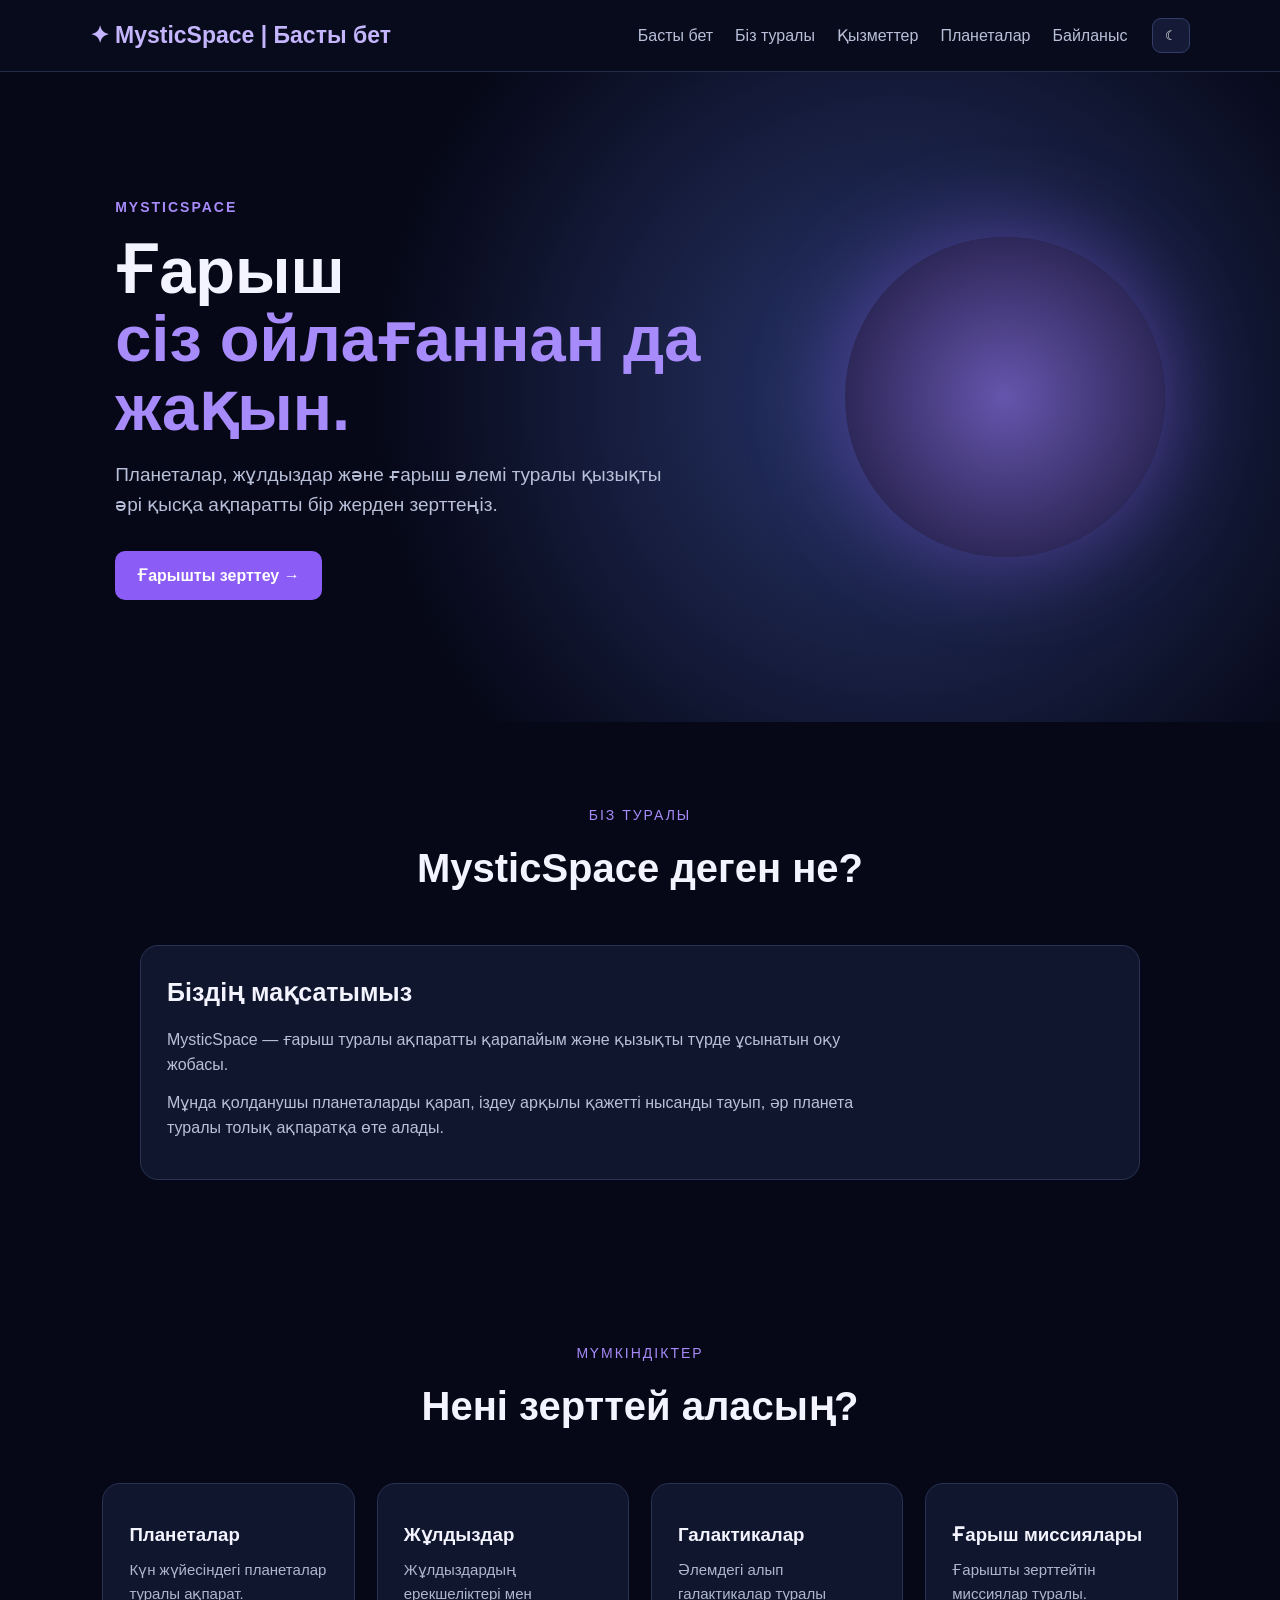
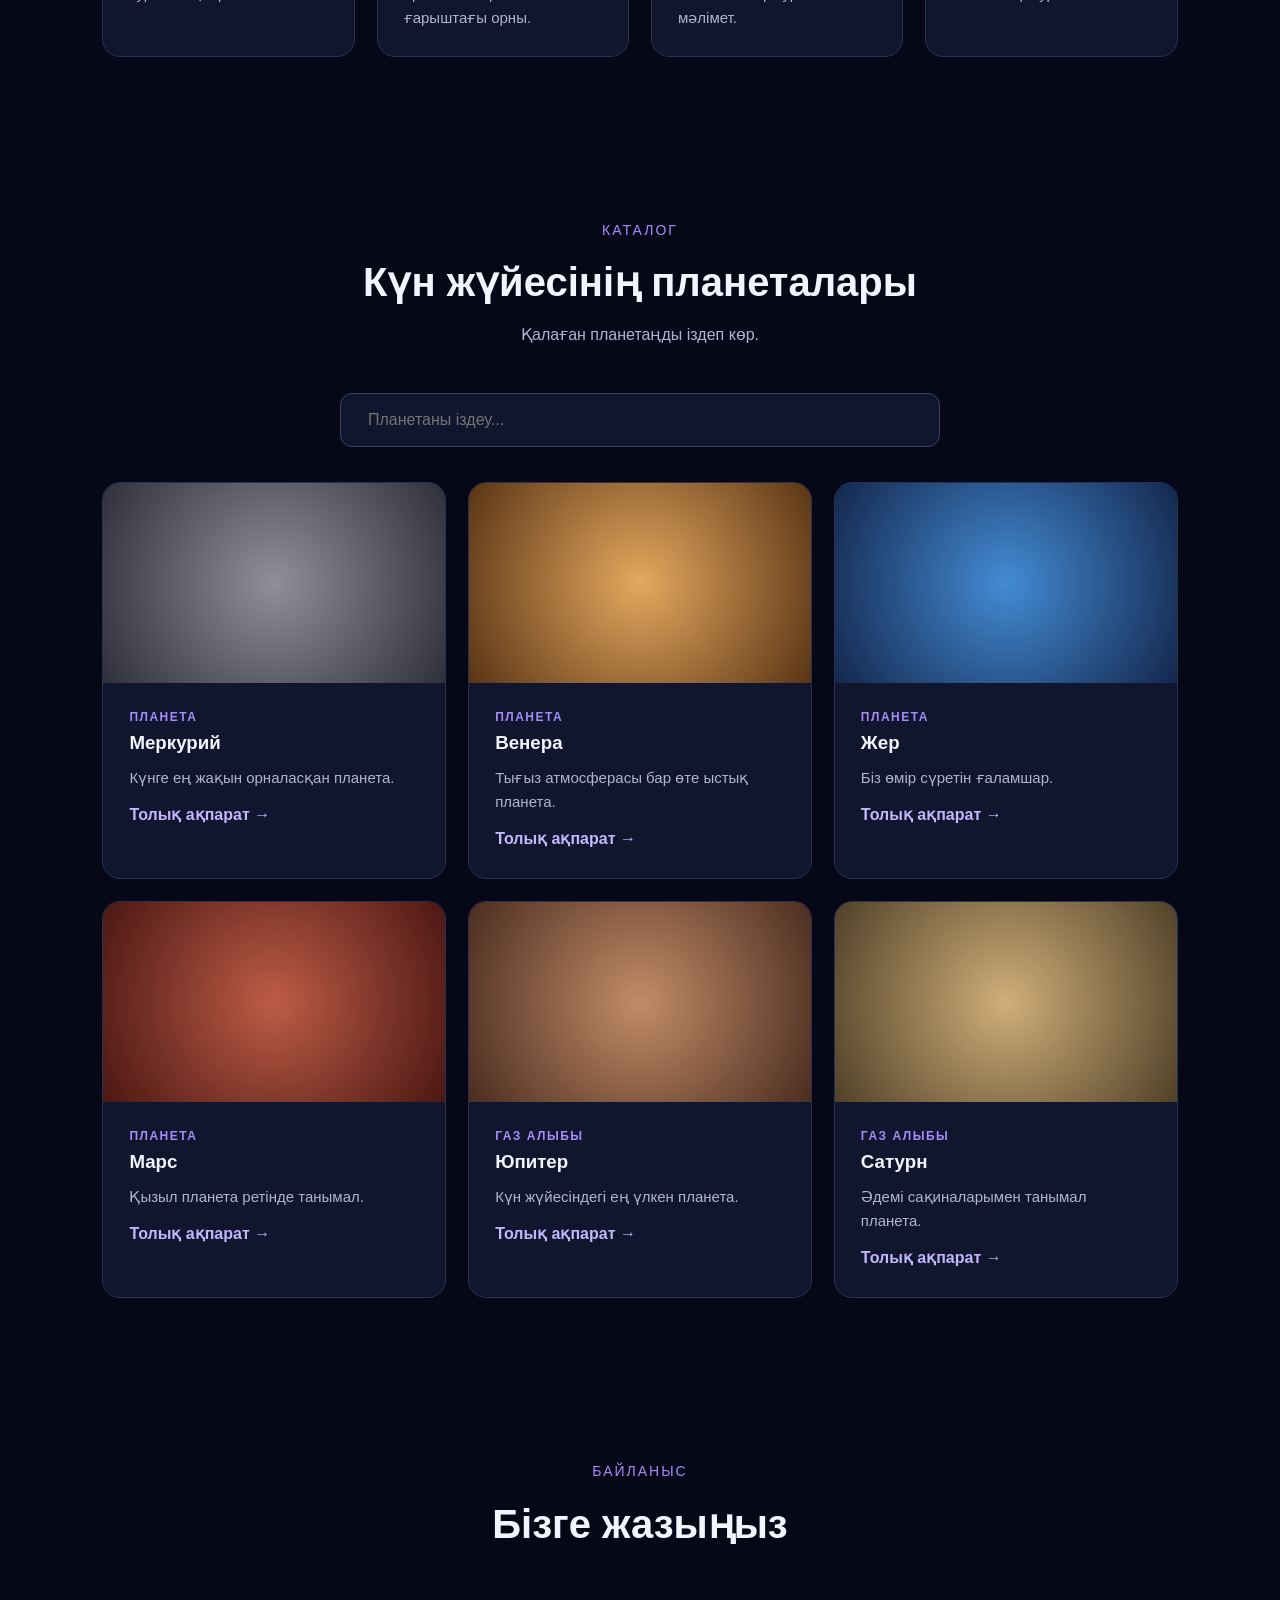
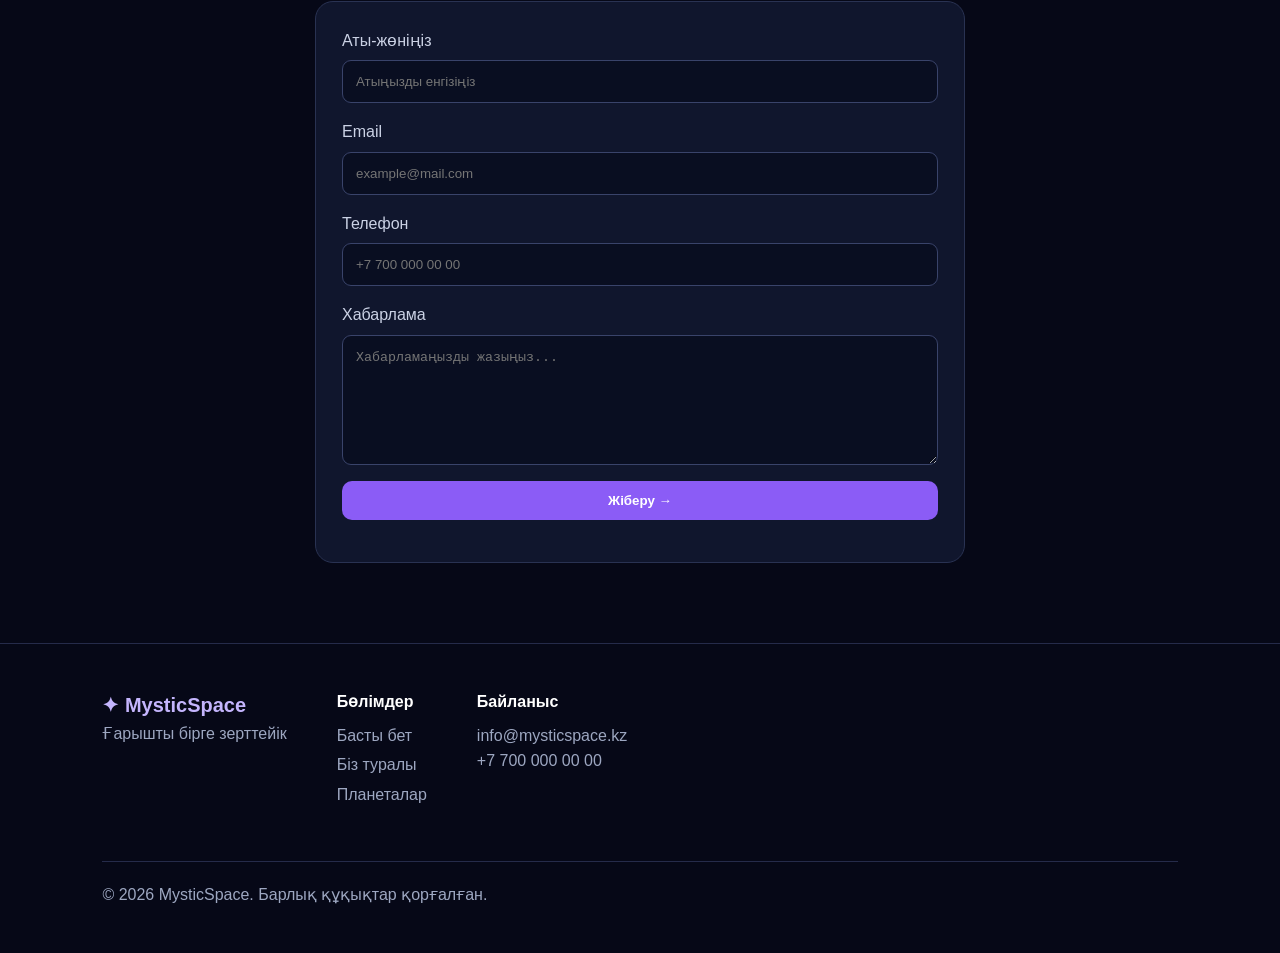
==== commit 92495001: "Update main page banner" ====
--- a/index.html
+++ b/index.html
@@ -10,7 +10,7 @@
 <body>
 
 <header>
-    <a href="index.html" class="logo">✦ MysticSpace | Жаңа баннер</a>
+  <a href="index.html" class="logo">✦ MysticSpace | Басты бет</a>
 
   <button
     class="menu-btn"
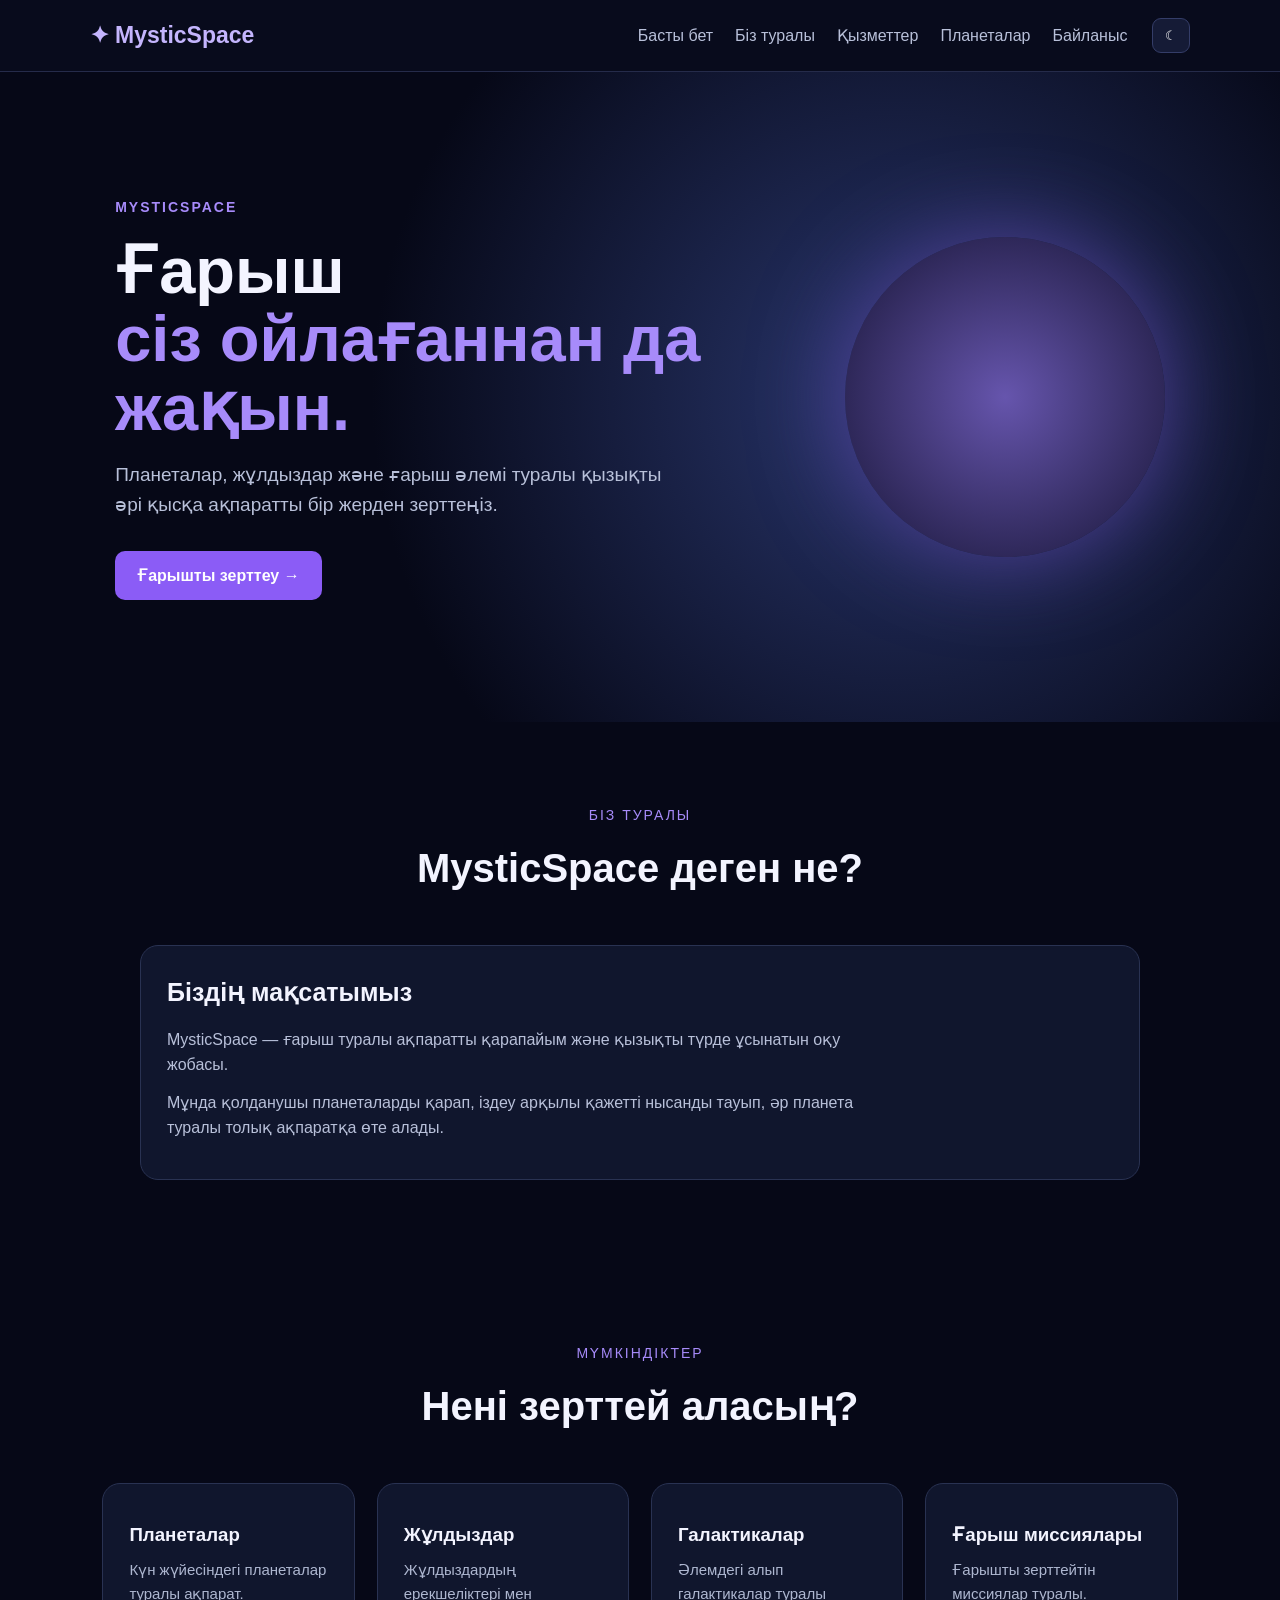
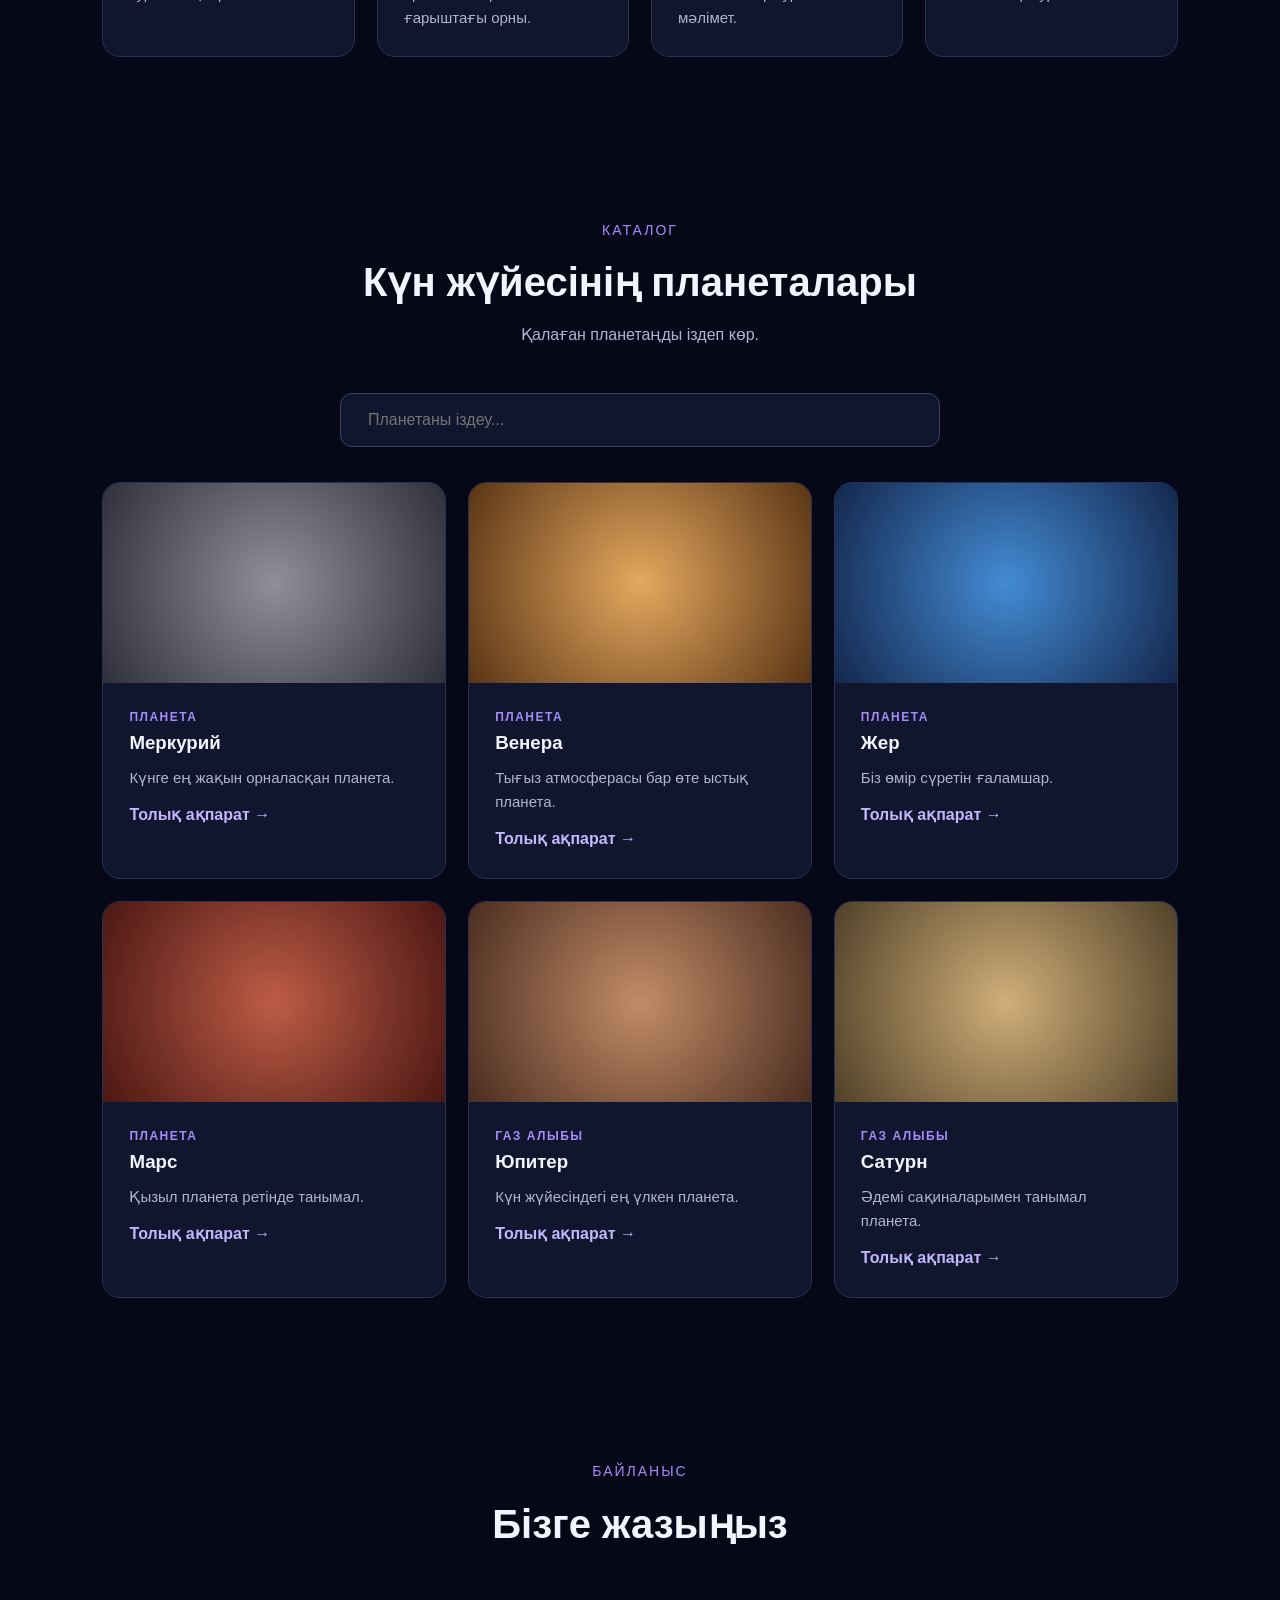
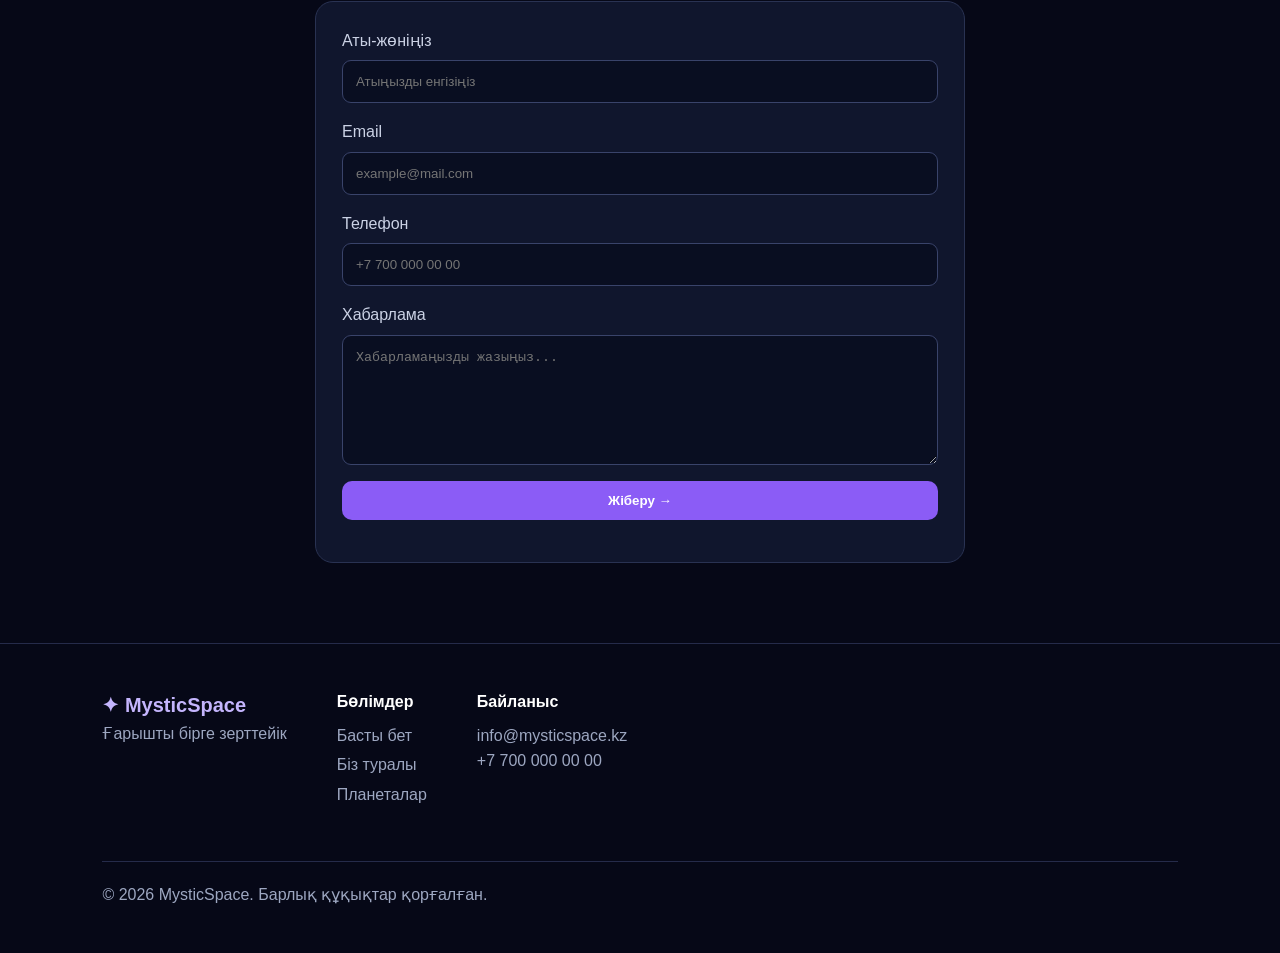
==== commit 40700729: "Merge pull request #1 from kazbekaknur6-tech/feature-review-fixes Improve mobile layout and accessib" ====
--- a/index.html
+++ b/index.html
@@ -10,7 +10,7 @@
 <body>
 
 <header>
-  <a href="index.html" class="logo">✦ MysticSpace | Басты бет</a>
+    <a href="index.html" class="logo">✦ MysticSpace</a>
 
   <button
     class="menu-btn"
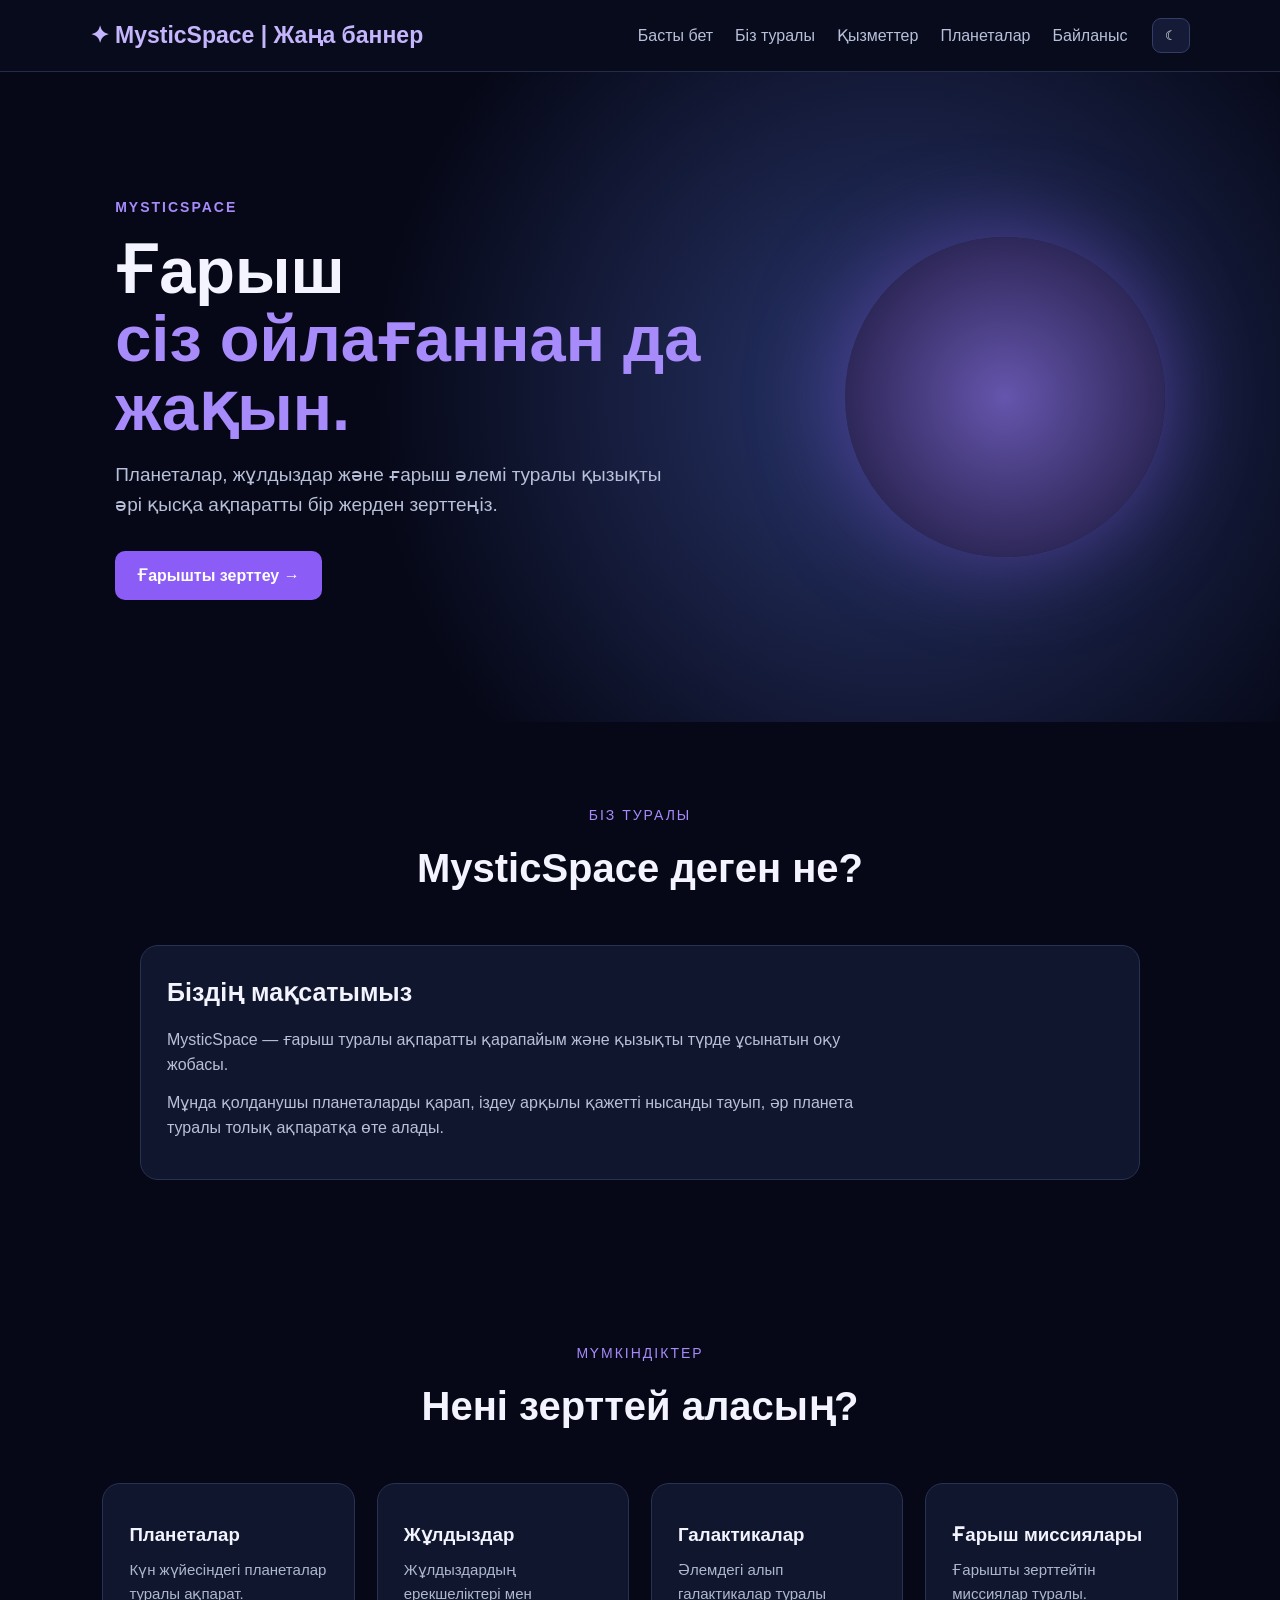
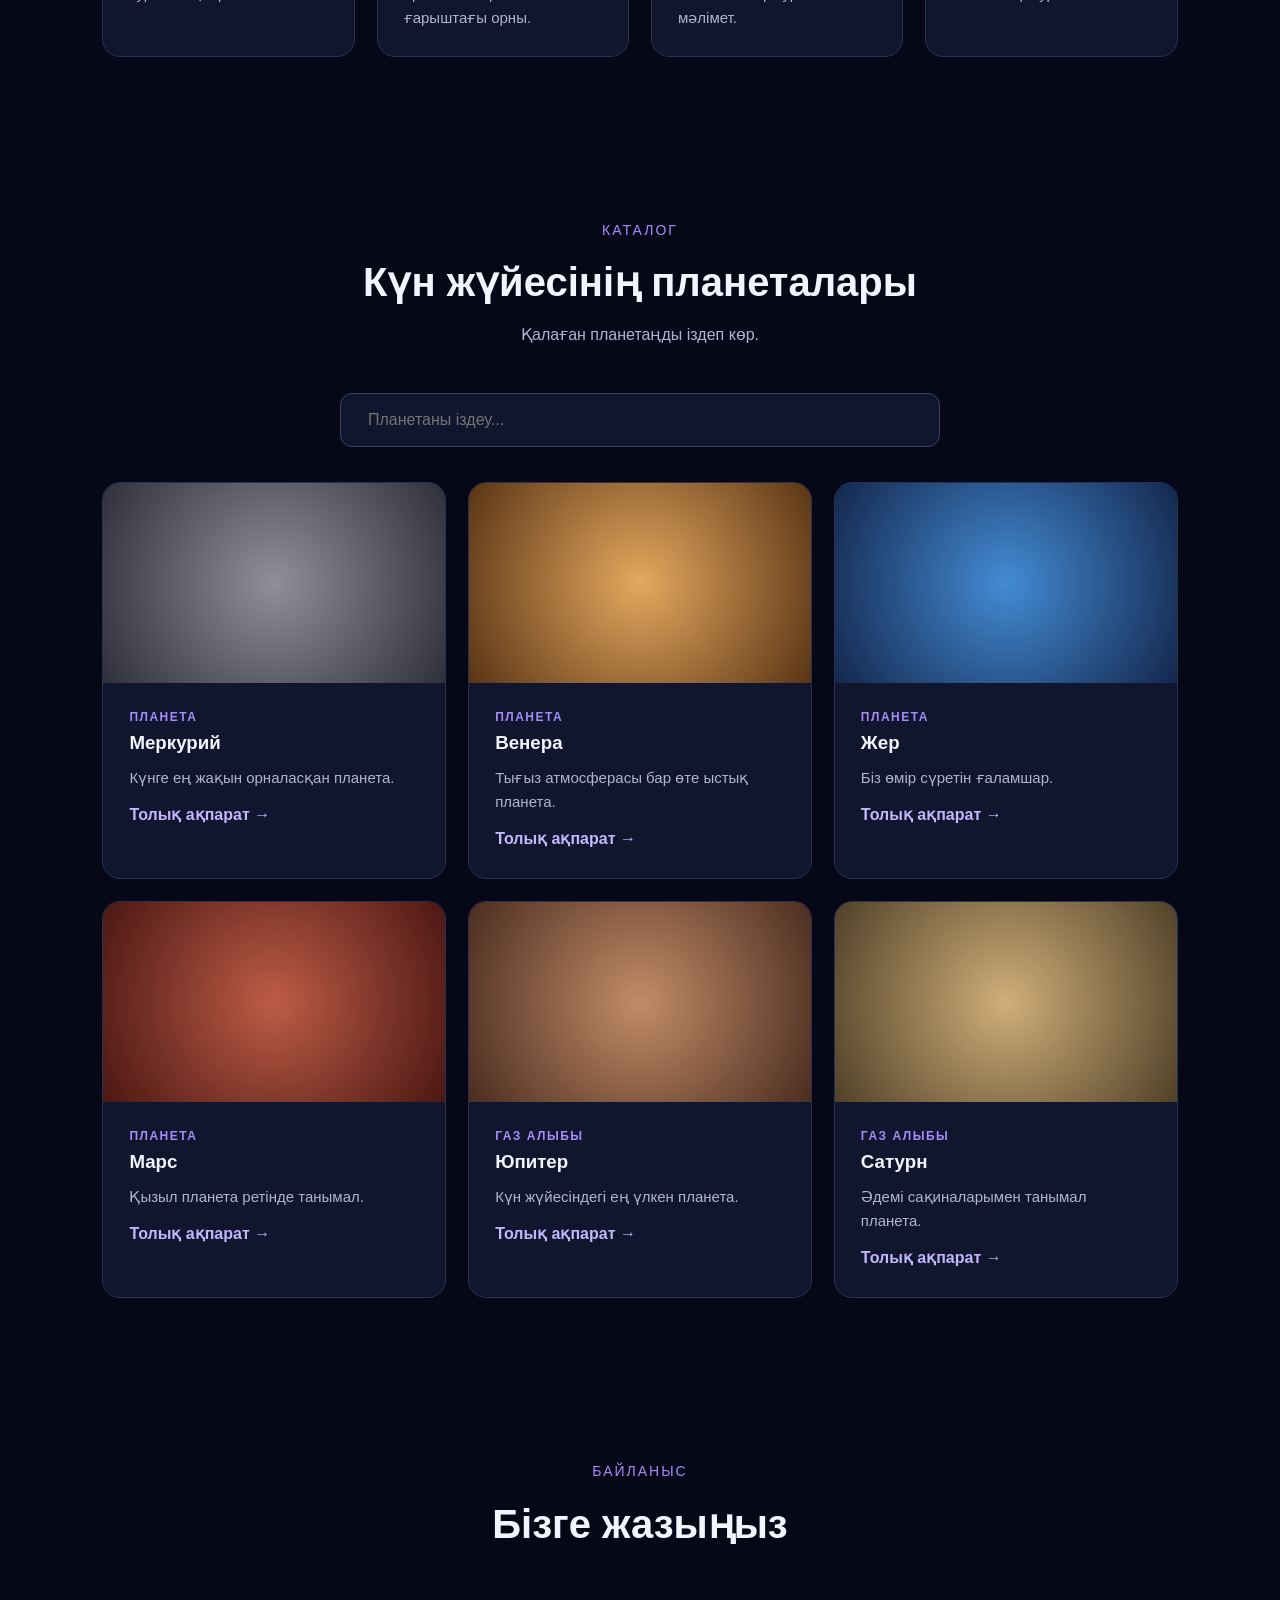
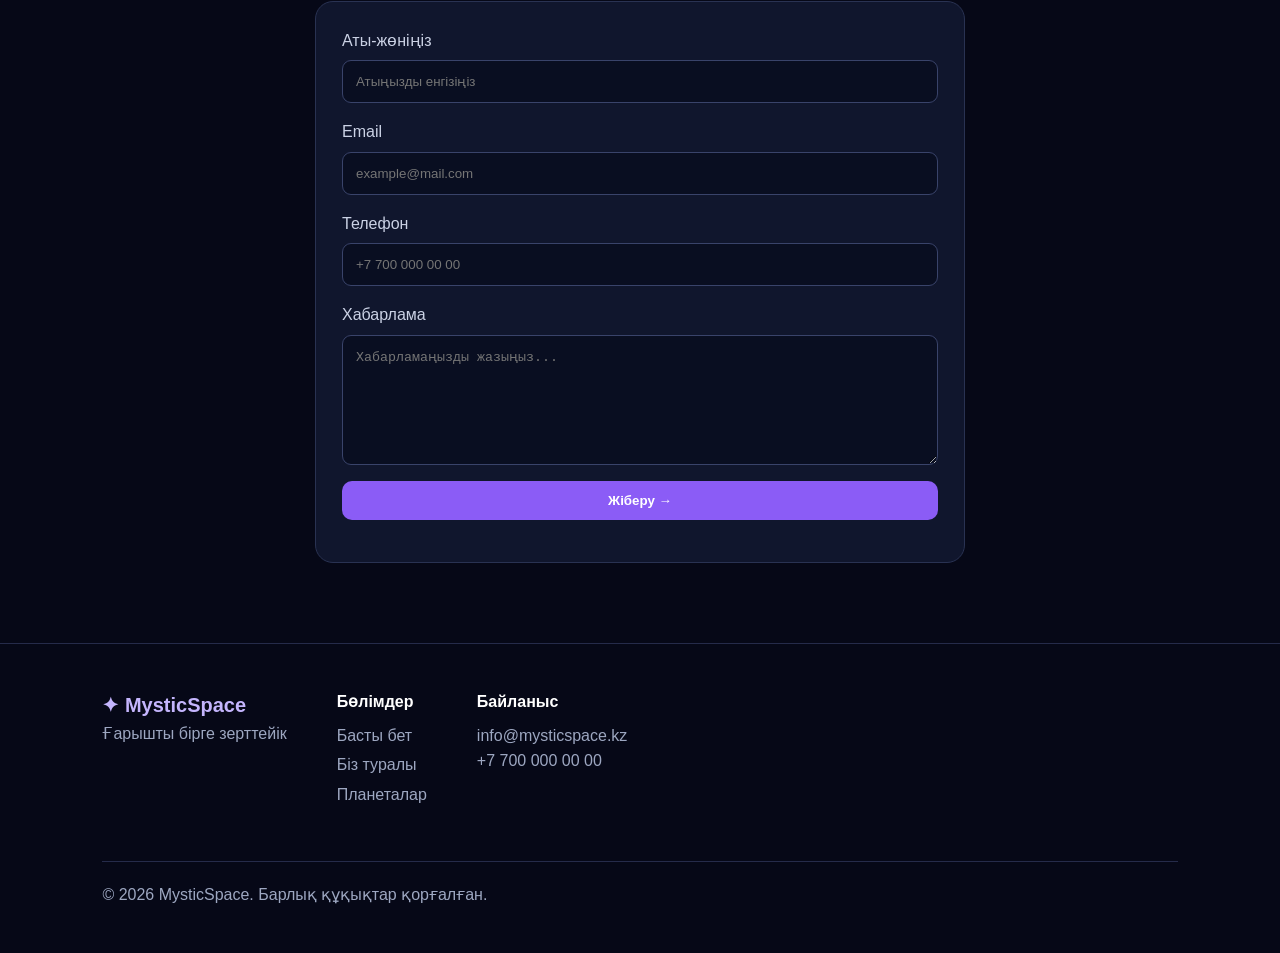
==== commit adacd28c: "Merge branch 'main' into feature-banner" ====
--- a/index.html
+++ b/index.html
@@ -10,8 +10,8 @@
 <body>
 
 <header>
-    <a href="index.html" class="logo">✦ MysticSpace</a>
-
+    <a href="index.html" class="logo">✦ MysticSpace | Жаңа баннер</a>
+  
   <button
     class="menu-btn"
     type="button"
